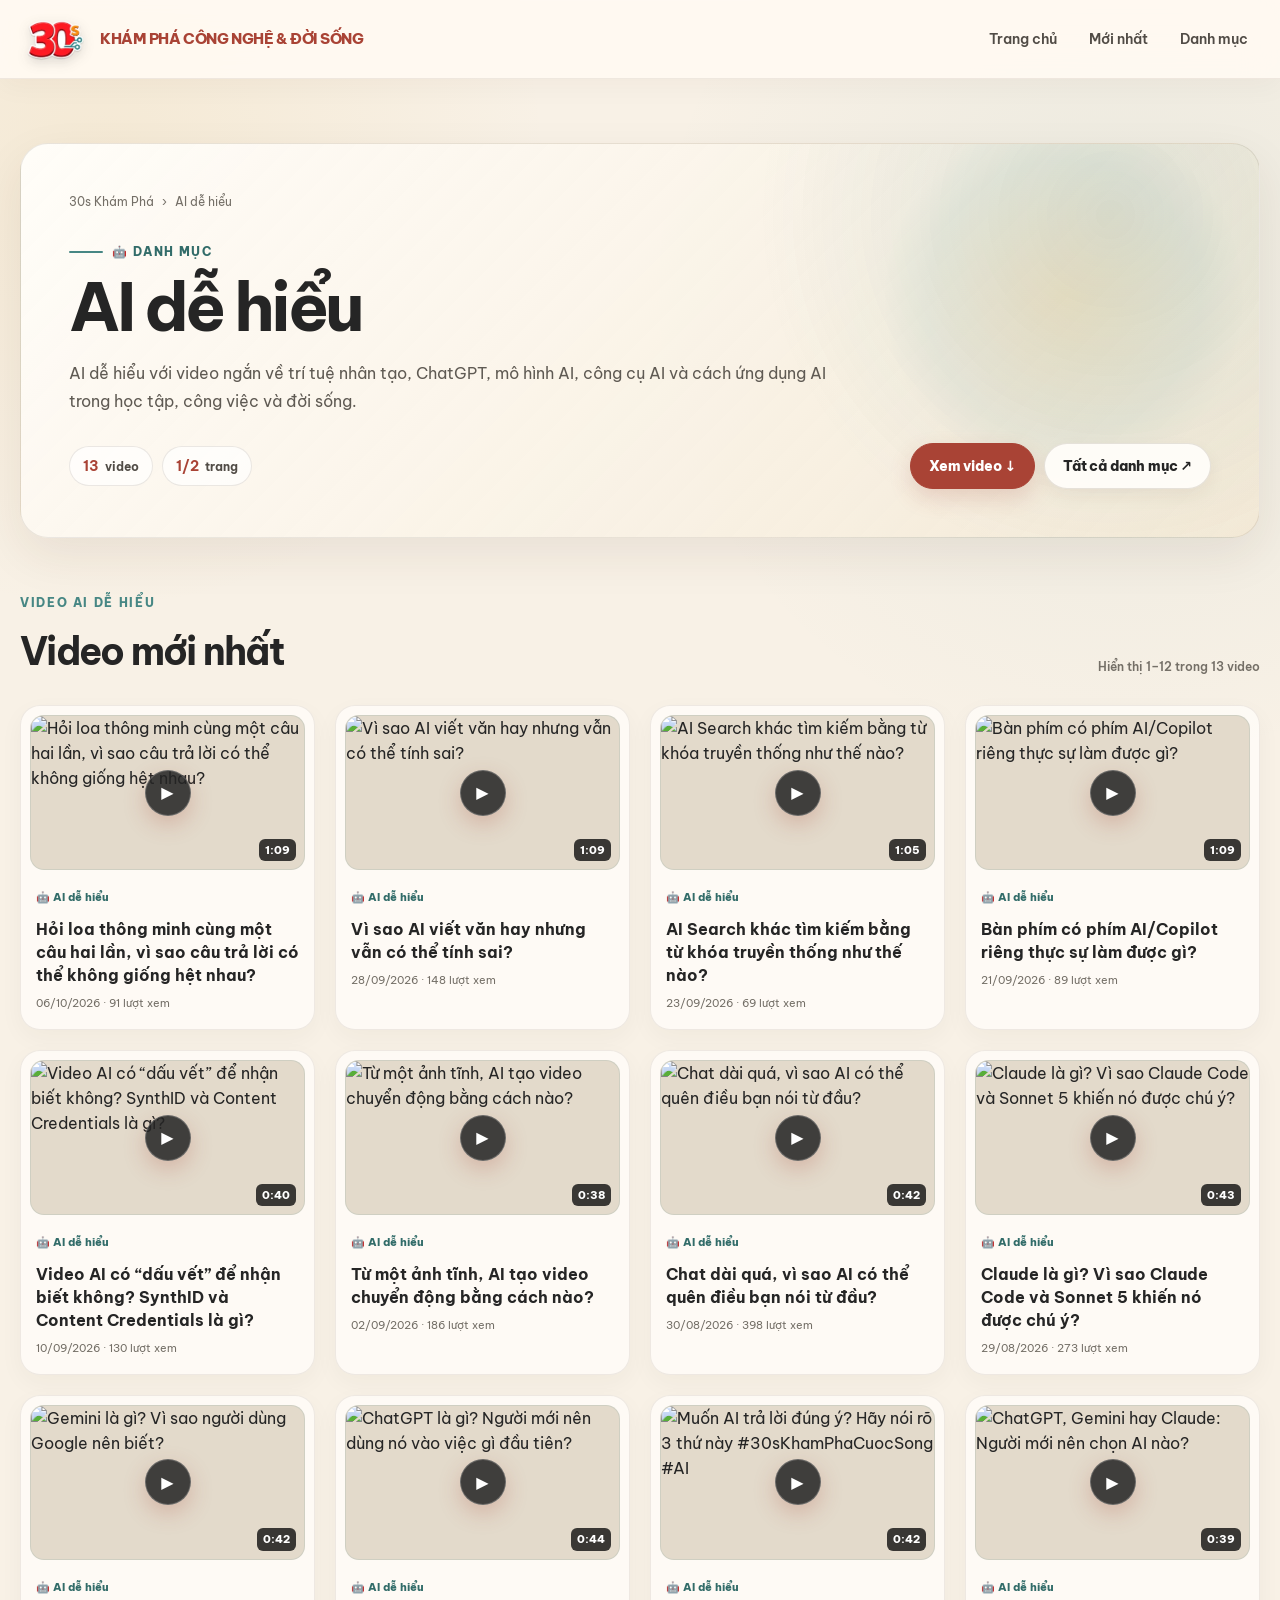
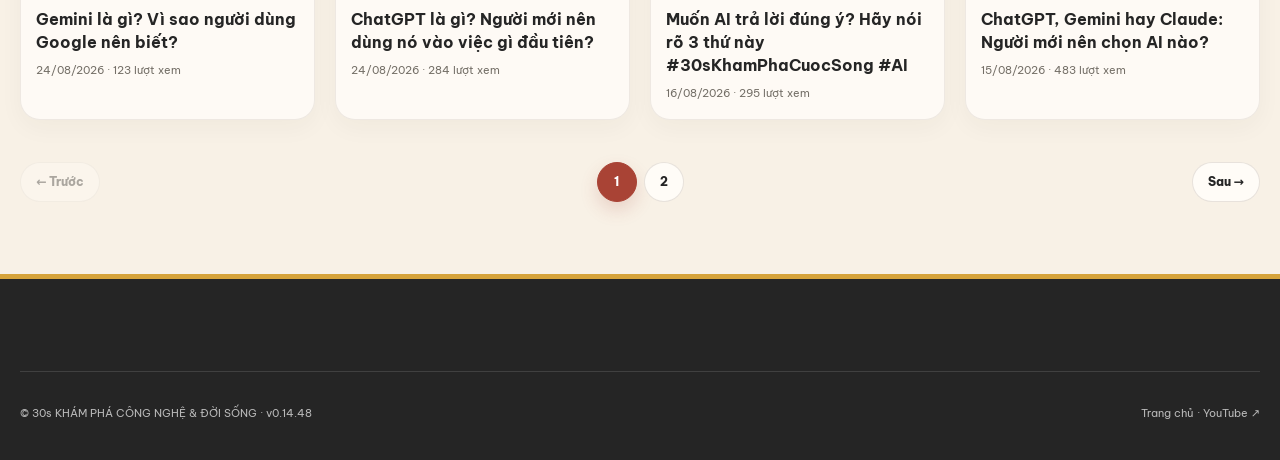
==== danh-muc/ai-de-hieu/index.html @ 91d191a4 "Deploy 30s Khám Phá v0.14.48" ====
<!doctype html>
<html lang="vi">
<head>
  <meta charset="utf-8">
  <meta name="viewport" content="width=device-width, initial-scale=1">
  <meta name="theme-color" content="#A94335">
  <meta name="color-scheme" content="light">
  <meta name="robots" content="index,follow,max-image-preview:large,max-snippet:-1,max-video-preview:-1">
  <meta name="description" content="AI dễ hiểu với video ngắn về trí tuệ nhân tạo, ChatGPT, mô hình AI, công cụ AI và cách ứng dụng AI trong học tập, công việc và đời sống.">
  <link rel="canonical" href="https://30skhampha.io.vn/danh-muc/ai-de-hieu/">
  <link rel="next" href="https://30skhampha.io.vn/danh-muc/ai-de-hieu/trang/2/">
  <meta property="og:type" content="website">
  <meta property="og:locale" content="vi_VN">
  <meta property="og:site_name" content="30s KHÁM PHÁ CÔNG NGHỆ &amp; ĐỜI SỐNG">
  <meta property="og:title" content="AI dễ hiểu | 30s Khám Phá">
  <meta property="og:description" content="AI dễ hiểu với video ngắn về trí tuệ nhân tạo, ChatGPT, mô hình AI, công cụ AI và cách ứng dụng AI trong học tập, công việc và đời sống.">
  <meta property="og:url" content="https://30skhampha.io.vn/danh-muc/ai-de-hieu/">
  <meta property="og:image" content="https://i.ytimg.com/vi/Vge44bJHjBs/maxresdefault.jpg">
  <meta property="og:image:alt" content="AI dễ hiểu">
  <meta name="twitter:card" content="summary_large_image">
  <meta name="twitter:title" content="AI dễ hiểu | 30s Khám Phá">
  <meta name="twitter:description" content="AI dễ hiểu với video ngắn về trí tuệ nhân tạo, ChatGPT, mô hình AI, công cụ AI và cách ứng dụng AI trong học tập, công việc và đời sống.">
  <meta name="twitter:image" content="https://i.ytimg.com/vi/Vge44bJHjBs/maxresdefault.jpg">
  <title>AI dễ hiểu | 30s Khám Phá</title>
  <link rel="icon" href="/assets/brand/brand-mark-web.webp" type="image/webp">
  <link rel="preconnect" href="https://fonts.googleapis.com">
  <link rel="preconnect" href="https://fonts.gstatic.com" crossorigin>
  <link href="https://fonts.googleapis.com/css2?family=Be+Vietnam+Pro:wght@400;500;600;700;800&display=swap" rel="stylesheet">
  <link rel="preconnect" href="https://i.ytimg.com">
  <link rel="stylesheet" href="/assets/css/site.min.css?v=0.14.48">
  <script type="application/ld+json">{"@context":"https://schema.org","@graph":[{"@type":"CollectionPage","@id":"https://30skhampha.io.vn/danh-muc/ai-de-hieu/#webpage","url":"https://30skhampha.io.vn/danh-muc/ai-de-hieu/","name":"AI dễ hiểu | 30s Khám Phá","description":"AI dễ hiểu với video ngắn về trí tuệ nhân tạo, ChatGPT, mô hình AI, công cụ AI và cách ứng dụng AI trong học tập, công việc và đời sống.","inLanguage":"vi-VN","isPartOf":{"@id":"https://30skhampha.io.vn/#website"},"breadcrumb":{"@id":"https://30skhampha.io.vn/danh-muc/ai-de-hieu/#breadcrumb"},"mainEntity":{"@id":"https://30skhampha.io.vn/danh-muc/ai-de-hieu/#itemlist"}},{"@type":"BreadcrumbList","@id":"https://30skhampha.io.vn/danh-muc/ai-de-hieu/#breadcrumb","itemListElement":[{"@type":"ListItem","position":1,"name":"30s Khám Phá","item":"https://30skhampha.io.vn/"},{"@type":"ListItem","position":2,"name":"AI dễ hiểu","item":"https://30skhampha.io.vn/danh-muc/ai-de-hieu/"}]},{"@type":"ItemList","@id":"https://30skhampha.io.vn/danh-muc/ai-de-hieu/#itemlist","name":"Video AI dễ hiểu","numberOfItems":12,"itemListElement":[{"@type":"ListItem","position":1,"name":"Hỏi loa thông minh cùng một câu hai lần, vì sao câu trả lời có thể không giống hệt nhau?","url":"https://www.youtube.com/watch?v=Vge44bJHjBs"},{"@type":"ListItem","position":2,"name":"Vì sao AI viết văn hay nhưng vẫn có thể tính sai?","url":"https://www.youtube.com/watch?v=XNuuTPkUJYQ"},{"@type":"ListItem","position":3,"name":"AI Search khác tìm kiếm bằng từ khóa truyền thống như thế nào?","url":"https://www.youtube.com/watch?v=GqVPDAyLH7o"},{"@type":"ListItem","position":4,"name":"Bàn phím có phím AI/Copilot riêng thực sự làm được gì?","url":"https://www.youtube.com/watch?v=VowNZPClkvM"},{"@type":"ListItem","position":5,"name":"Video AI có “dấu vết” để nhận biết không? SynthID và Content Credentials là gì?","url":"https://www.youtube.com/watch?v=9vDjInvS2h4"},{"@type":"ListItem","position":6,"name":"Từ một ảnh tĩnh, AI tạo video chuyển động bằng cách nào?","url":"https://www.youtube.com/watch?v=qTlBlIJ044g"},{"@type":"ListItem","position":7,"name":"Chat dài quá, vì sao AI có thể quên điều bạn nói từ đầu?","url":"https://www.youtube.com/watch?v=RHA0wrORS2Q"},{"@type":"ListItem","position":8,"name":"Claude là gì? Vì sao Claude Code và Sonnet 5 khiến nó được chú ý?","url":"https://www.youtube.com/watch?v=tFaEThQdkPM"},{"@type":"ListItem","position":9,"name":"Gemini là gì? Vì sao người dùng Google nên biết?","url":"https://www.youtube.com/watch?v=hMAHHUJcSfI"},{"@type":"ListItem","position":10,"name":"ChatGPT là gì? Người mới nên dùng nó vào việc gì đầu tiên?","url":"https://www.youtube.com/watch?v=FzAFh0Wu7OI"},{"@type":"ListItem","position":11,"name":"Muốn AI trả lời đúng ý? Hãy nói rõ 3 thứ này #30sKhamPhaCuocSong #AI","url":"https://www.youtube.com/watch?v=mYnXIiFrL_4"},{"@type":"ListItem","position":12,"name":"ChatGPT, Gemini hay Claude: Người mới nên chọn AI nào?","url":"https://www.youtube.com/watch?v=P2yZ_ZUlY5w"}]}]}</script>
</head>
<body>
  <a class="skip-link" href="#content">Bỏ qua đến nội dung</a>
  <header class="site-header" id="top">
    <div class="container header-inner">
      <a class="brand" href="/" aria-label="30s KHÁM PHÁ CÔNG NGHỆ & ĐỜI SỐNG - Trang chủ"><span class="brand-text"><strong>KHÁM PHÁ CÔNG NGHỆ &amp; ĐỜI SỐNG</strong></span></a>
      <nav class="header-nav" aria-label="Điều hướng chính"><a href="/">Trang chủ</a><a href="/#latest">Mới nhất</a><a href="/#categories">Danh mục</a></nav>
    </div>
  </header>

  <main id="content">
    <section class="category-hero">
      <div class="container">
        <div class="category-hero-card">
          <nav class="category-page-breadcrumb" aria-label="Breadcrumb">
            <a href="/">30s Khám Phá</a><span>›</span>
            <span>AI dễ hiểu</span>
          </nav>
          <div class="category-kicker">🤖 Danh mục</div>
          <h1>AI dễ hiểu</h1>
          <p class="category-hero-description">AI dễ hiểu với video ngắn về trí tuệ nhân tạo, ChatGPT, mô hình AI, công cụ AI và cách ứng dụng AI trong học tập, công việc và đời sống.</p>
          <div class="category-hero-footer">
            <div class="category-stats">
              <span class="category-stat"><strong>13</strong> video</span>
              <span class="category-stat"><strong>1/2</strong> trang</span>
            </div>
            <div class="category-hero-actions">
              <a class="btn btn-primary" href="#videos">Xem video ↓</a>
              <a class="btn btn-secondary" href="/#categories">Tất cả danh mục ↗</a>
            </div>
          </div>
        </div>
      </div>
    </section>

    <section class="container category-listing" id="videos">
      <div class="category-listing-head">
        <div>
          <p class="eyebrow">VIDEO AI DỄ HIỂU</p>
          <h2>Video mới nhất</h2>
        </div>
        <p class="category-page-summary">Hiển thị 1–12 trong 13 video</p>
      </div>
      <div class="video-grid"><a class="video-card category-page-card" href="https://www.youtube.com/watch?v=Vge44bJHjBs" target="_blank" rel="noopener" data-video-id="Vge44bJHjBs" data-video-title="Hỏi loa thông minh cùng một câu hai lần, vì sao câu trả lời có thể không giống hệt nhau?" data-video-category="🤖 AI dễ hiểu" data-video-url="https://www.youtube.com/watch?v=Vge44bJHjBs">
    <div class="video-thumb"><img src="https://i.ytimg.com/vi/Vge44bJHjBs/maxresdefault.jpg" alt="Hỏi loa thông minh cùng một câu hai lần, vì sao câu trả lời có thể không giống hệt nhau?" loading="lazy" decoding="async"><span class="play-button">▶</span><span class="duration">1:09</span></div>
    <div class="video-copy">
      <span class="video-category">🤖 AI dễ hiểu</span>
      <h2>Hỏi loa thông minh cùng một câu hai lần, vì sao câu trả lời có thể không giống hệt nhau?</h2>
      <div class="meta-row"><span>06/10/2026 · 91 lượt xem</span></div>
    </div>
  </a>
<a class="video-card category-page-card" href="https://www.youtube.com/watch?v=XNuuTPkUJYQ" target="_blank" rel="noopener" data-video-id="XNuuTPkUJYQ" data-video-title="Vì sao AI viết văn hay nhưng vẫn có thể tính sai?" data-video-category="🤖 AI dễ hiểu" data-video-url="https://www.youtube.com/watch?v=XNuuTPkUJYQ">
    <div class="video-thumb"><img src="https://i.ytimg.com/vi/XNuuTPkUJYQ/maxresdefault.jpg" alt="Vì sao AI viết văn hay nhưng vẫn có thể tính sai?" loading="lazy" decoding="async"><span class="play-button">▶</span><span class="duration">1:09</span></div>
    <div class="video-copy">
      <span class="video-category">🤖 AI dễ hiểu</span>
      <h2>Vì sao AI viết văn hay nhưng vẫn có thể tính sai?</h2>
      <div class="meta-row"><span>28/09/2026 · 148 lượt xem</span></div>
    </div>
  </a>
<a class="video-card category-page-card" href="https://www.youtube.com/watch?v=GqVPDAyLH7o" target="_blank" rel="noopener" data-video-id="GqVPDAyLH7o" data-video-title="AI Search khác tìm kiếm bằng từ khóa truyền thống như thế nào?" data-video-category="🤖 AI dễ hiểu" data-video-url="https://www.youtube.com/watch?v=GqVPDAyLH7o">
    <div class="video-thumb"><img src="https://i.ytimg.com/vi/GqVPDAyLH7o/maxresdefault.jpg" alt="AI Search khác tìm kiếm bằng từ khóa truyền thống như thế nào?" loading="lazy" decoding="async"><span class="play-button">▶</span><span class="duration">1:05</span></div>
    <div class="video-copy">
      <span class="video-category">🤖 AI dễ hiểu</span>
      <h2>AI Search khác tìm kiếm bằng từ khóa truyền thống như thế nào?</h2>
      <div class="meta-row"><span>23/09/2026 · 69 lượt xem</span></div>
    </div>
  </a>
<a class="video-card category-page-card" href="https://www.youtube.com/watch?v=VowNZPClkvM" target="_blank" rel="noopener" data-video-id="VowNZPClkvM" data-video-title="Bàn phím có phím AI/Copilot riêng thực sự làm được gì?" data-video-category="🤖 AI dễ hiểu" data-video-url="https://www.youtube.com/watch?v=VowNZPClkvM">
    <div class="video-thumb"><img src="https://i.ytimg.com/vi/VowNZPClkvM/maxresdefault.jpg" alt="Bàn phím có phím AI/Copilot riêng thực sự làm được gì?" loading="lazy" decoding="async"><span class="play-button">▶</span><span class="duration">1:09</span></div>
    <div class="video-copy">
      <span class="video-category">🤖 AI dễ hiểu</span>
      <h2>Bàn phím có phím AI/Copilot riêng thực sự làm được gì?</h2>
      <div class="meta-row"><span>21/09/2026 · 89 lượt xem</span></div>
    </div>
  </a>
<a class="video-card category-page-card" href="https://www.youtube.com/watch?v=9vDjInvS2h4" target="_blank" rel="noopener" data-video-id="9vDjInvS2h4" data-video-title="Video AI có “dấu vết” để nhận biết không? SynthID và Content Credentials là gì?" data-video-category="🤖 AI dễ hiểu" data-video-url="https://www.youtube.com/watch?v=9vDjInvS2h4">
    <div class="video-thumb"><img src="https://i.ytimg.com/vi/9vDjInvS2h4/maxresdefault.jpg" alt="Video AI có “dấu vết” để nhận biết không? SynthID và Content Credentials là gì?" loading="lazy" decoding="async"><span class="play-button">▶</span><span class="duration">0:40</span></div>
    <div class="video-copy">
      <span class="video-category">🤖 AI dễ hiểu</span>
      <h2>Video AI có “dấu vết” để nhận biết không? SynthID và Content Credentials là gì?</h2>
      <div class="meta-row"><span>10/09/2026 · 130 lượt xem</span></div>
    </div>
  </a>
<a class="video-card category-page-card" href="https://www.youtube.com/watch?v=qTlBlIJ044g" target="_blank" rel="noopener" data-video-id="qTlBlIJ044g" data-video-title="Từ một ảnh tĩnh, AI tạo video chuyển động bằng cách nào?" data-video-category="🤖 AI dễ hiểu" data-video-url="https://www.youtube.com/watch?v=qTlBlIJ044g">
    <div class="video-thumb"><img src="https://i.ytimg.com/vi/qTlBlIJ044g/maxresdefault.jpg" alt="Từ một ảnh tĩnh, AI tạo video chuyển động bằng cách nào?" loading="lazy" decoding="async"><span class="play-button">▶</span><span class="duration">0:38</span></div>
    <div class="video-copy">
      <span class="video-category">🤖 AI dễ hiểu</span>
      <h2>Từ một ảnh tĩnh, AI tạo video chuyển động bằng cách nào?</h2>
      <div class="meta-row"><span>02/09/2026 · 186 lượt xem</span></div>
    </div>
  </a>
<a class="video-card category-page-card" href="https://www.youtube.com/watch?v=RHA0wrORS2Q" target="_blank" rel="noopener" data-video-id="RHA0wrORS2Q" data-video-title="Chat dài quá, vì sao AI có thể quên điều bạn nói từ đầu?" data-video-category="🤖 AI dễ hiểu" data-video-url="https://www.youtube.com/watch?v=RHA0wrORS2Q">
    <div class="video-thumb"><img src="https://i.ytimg.com/vi/RHA0wrORS2Q/maxresdefault.jpg" alt="Chat dài quá, vì sao AI có thể quên điều bạn nói từ đầu?" loading="lazy" decoding="async"><span class="play-button">▶</span><span class="duration">0:42</span></div>
    <div class="video-copy">
      <span class="video-category">🤖 AI dễ hiểu</span>
      <h2>Chat dài quá, vì sao AI có thể quên điều bạn nói từ đầu?</h2>
      <div class="meta-row"><span>30/08/2026 · 398 lượt xem</span></div>
    </div>
  </a>
<a class="video-card category-page-card" href="https://www.youtube.com/watch?v=tFaEThQdkPM" target="_blank" rel="noopener" data-video-id="tFaEThQdkPM" data-video-title="Claude là gì? Vì sao Claude Code và Sonnet 5 khiến nó được chú ý?" data-video-category="🤖 AI dễ hiểu" data-video-url="https://www.youtube.com/watch?v=tFaEThQdkPM">
    <div class="video-thumb"><img src="https://i.ytimg.com/vi/tFaEThQdkPM/maxresdefault.jpg" alt="Claude là gì? Vì sao Claude Code và Sonnet 5 khiến nó được chú ý?" loading="lazy" decoding="async"><span class="play-button">▶</span><span class="duration">0:43</span></div>
    <div class="video-copy">
      <span class="video-category">🤖 AI dễ hiểu</span>
      <h2>Claude là gì? Vì sao Claude Code và Sonnet 5 khiến nó được chú ý?</h2>
      <div class="meta-row"><span>29/08/2026 · 273 lượt xem</span></div>
    </div>
  </a>
<a class="video-card category-page-card" href="https://www.youtube.com/watch?v=hMAHHUJcSfI" target="_blank" rel="noopener" data-video-id="hMAHHUJcSfI" data-video-title="Gemini là gì? Vì sao người dùng Google nên biết?" data-video-category="🤖 AI dễ hiểu" data-video-url="https://www.youtube.com/watch?v=hMAHHUJcSfI">
    <div class="video-thumb"><img src="https://i.ytimg.com/vi/hMAHHUJcSfI/maxresdefault.jpg" alt="Gemini là gì? Vì sao người dùng Google nên biết?" loading="lazy" decoding="async"><span class="play-button">▶</span><span class="duration">0:42</span></div>
    <div class="video-copy">
      <span class="video-category">🤖 AI dễ hiểu</span>
      <h2>Gemini là gì? Vì sao người dùng Google nên biết?</h2>
      <div class="meta-row"><span>24/08/2026 · 123 lượt xem</span></div>
    </div>
  </a>
<a class="video-card category-page-card" href="https://www.youtube.com/watch?v=FzAFh0Wu7OI" target="_blank" rel="noopener" data-video-id="FzAFh0Wu7OI" data-video-title="ChatGPT là gì? Người mới nên dùng nó vào việc gì đầu tiên?" data-video-category="🤖 AI dễ hiểu" data-video-url="https://www.youtube.com/watch?v=FzAFh0Wu7OI">
    <div class="video-thumb"><img src="https://i.ytimg.com/vi/FzAFh0Wu7OI/maxresdefault.jpg" alt="ChatGPT là gì? Người mới nên dùng nó vào việc gì đầu tiên?" loading="lazy" decoding="async"><span class="play-button">▶</span><span class="duration">0:44</span></div>
    <div class="video-copy">
      <span class="video-category">🤖 AI dễ hiểu</span>
      <h2>ChatGPT là gì? Người mới nên dùng nó vào việc gì đầu tiên?</h2>
      <div class="meta-row"><span>24/08/2026 · 284 lượt xem</span></div>
    </div>
  </a>
<a class="video-card category-page-card" href="https://www.youtube.com/watch?v=mYnXIiFrL_4" target="_blank" rel="noopener" data-video-id="mYnXIiFrL_4" data-video-title="Muốn AI trả lời đúng ý? Hãy nói rõ 3 thứ này #30sKhamPhaCuocSong #AI" data-video-category="🤖 AI dễ hiểu" data-video-url="https://www.youtube.com/watch?v=mYnXIiFrL_4">
    <div class="video-thumb"><img src="https://i.ytimg.com/vi/mYnXIiFrL_4/maxresdefault.jpg" alt="Muốn AI trả lời đúng ý? Hãy nói rõ 3 thứ này #30sKhamPhaCuocSong #AI" loading="lazy" decoding="async"><span class="play-button">▶</span><span class="duration">0:42</span></div>
    <div class="video-copy">
      <span class="video-category">🤖 AI dễ hiểu</span>
      <h2>Muốn AI trả lời đúng ý? Hãy nói rõ 3 thứ này #30sKhamPhaCuocSong #AI</h2>
      <div class="meta-row"><span>16/08/2026 · 295 lượt xem</span></div>
    </div>
  </a>
<a class="video-card category-page-card" href="https://www.youtube.com/watch?v=P2yZ_ZUlY5w" target="_blank" rel="noopener" data-video-id="P2yZ_ZUlY5w" data-video-title="ChatGPT, Gemini hay Claude: Người mới nên chọn AI nào?" data-video-category="🤖 AI dễ hiểu" data-video-url="https://www.youtube.com/watch?v=P2yZ_ZUlY5w">
    <div class="video-thumb"><img src="https://i.ytimg.com/vi/P2yZ_ZUlY5w/maxresdefault.jpg" alt="ChatGPT, Gemini hay Claude: Người mới nên chọn AI nào?" loading="lazy" decoding="async"><span class="play-button">▶</span><span class="duration">0:39</span></div>
    <div class="video-copy">
      <span class="video-category">🤖 AI dễ hiểu</span>
      <h2>ChatGPT, Gemini hay Claude: Người mới nên chọn AI nào?</h2>
      <div class="meta-row"><span>15/08/2026 · 483 lượt xem</span></div>
    </div>
  </a></div>
      <nav class="category-pagination" aria-label="Phân trang">
    <span class="page-nav page-prev is-disabled" aria-disabled="true">← Trước</span>
    <div class="page-numbers"><span class="page-number is-current" aria-current="page">1</span><a class="page-number" href="/danh-muc/ai-de-hieu/trang/2/">2</a></div>
    <a class="page-nav page-next" href="/danh-muc/ai-de-hieu/trang/2/" rel="next">Sau →</a>
  </nav>
    </section>
  </main>

  <footer class="site-footer">
    <div class="container footer-bottom"><p>© 30s KHÁM PHÁ CÔNG NGHỆ &amp; ĐỜI SỐNG · v0.14.48</p><p><a href="/">Trang chủ</a> · <a href="https://www.youtube.com/@30sKhamPhaCuocSong" target="_blank" rel="noopener">YouTube ↗</a></p></div>
  </footer>

  <dialog class="video-modal" id="videoModal"><div class="modal-card"><button class="modal-close" id="modalClose" type="button" aria-label="Đóng">×</button><div class="player-wrap" id="playerWrap"></div><div class="modal-info"><div><span class="modal-category" id="modalCategory"></span><h3 id="modalTitle"></h3></div><div class="modal-actions"><button class="share-btn" id="shareVideo" type="button">Chia sẻ</button><a id="modalYoutubeLink" target="_blank" rel="noopener">YouTube ↗</a></div></div><aside class="video-affiliate" id="modalAffiliate" hidden aria-label="Sản phẩm liên quan"></aside></div></dialog>
  <div class="toast" id="toast" role="status" aria-live="polite"></div>
  <script type="module" src="/assets/js/category-page.min.js?v=0.14.48"></script>
</body>
</html>
---- assets/css/site.min.css ----
:root{--cream: #f4e8d3;--cream-soft: #fbf6ed;--red: #a94335;--red-dark: #87352b;--charcoal: #252525;--mustard: #d6a33a;--teal: #478784;--teal-dark: #326c69;--muted: #746f67;--line: rgba(37, 37, 37, .12);--white: #fffdfa;--shadow-sm: 0 10px 30px rgba(68, 50, 34, .08);--shadow-md: 0 18px 50px rgba(68, 50, 34, .13);--radius-sm: 12px;--radius-md: 18px;--radius-lg: 28px;--container: 1240px;--header-h: 78px}*{box-sizing:border-box}html{scroll-behavior:smooth}body{margin:0;font-family:Be Vietnam Pro,system-ui,-apple-system,BlinkMacSystemFont,Segoe UI,sans-serif;color:var(--charcoal);background:radial-gradient(circle at 8% 2%,rgba(214,163,58,.12),transparent 30rem),radial-gradient(circle at 92% 18%,rgba(71,135,132,.1),transparent 28rem),var(--cream-soft);line-height:1.55}body.modal-open{overflow:hidden}a{color:inherit;text-decoration:none}button,input{font:inherit}button{color:inherit}img{max-width:100%;display:block}.container{width:min(calc(100% - 32px),var(--container));margin-inline:auto}.skip-link{position:fixed;left:12px;top:-100px;z-index:1000;background:var(--charcoal);color:#fff;padding:10px 14px;border-radius:8px}.skip-link:focus{top:12px}.site-header{position:sticky;top:0;z-index:100;background:#fbf6ede0;border-bottom:1px solid rgba(37,37,37,.08);backdrop-filter:blur(16px)}.header-inner{height:var(--header-h);display:flex;align-items:center;gap:28px}.brand{display:inline-flex;align-items:center;gap:10px;flex:0 0 auto}.brand-icon{width:52px;height:52px;object-fit:contain;filter:drop-shadow(0 5px 8px rgba(68,50,34,.12))}.brand-text{display:flex;align-items:baseline;gap:7px;font-weight:800;letter-spacing:-.04em;white-space:nowrap}.brand-text b{color:var(--red);font-size:1.55rem}.brand-text strong{font-size:1.05rem}.header-nav{display:flex;gap:24px;margin-left:auto}.header-nav a{color:#4f4a44;font-size:.9rem;font-weight:600}.header-nav a:hover{color:var(--red)}.header-actions{display:flex;gap:8px;align-items:center}.icon-btn,.view-toggle,.share-btn{border:1px solid var(--line);background:#ffffffa6;cursor:pointer}.icon-btn{width:42px;height:42px;border-radius:50%;display:grid;place-items:center;font-size:1.2rem}.icon-btn:hover{background:#fff;border-color:#25252533}.menu-toggle{display:none}.btn{display:inline-flex;align-items:center;justify-content:center;min-height:46px;padding:0 18px;border-radius:999px;font-weight:700;font-size:.9rem;transition:.2s ease;border:1px solid transparent}.btn-primary{background:var(--red);color:#fff;box-shadow:0 9px 22px #a9433538}.btn-primary:hover{background:var(--red-dark)}.btn-secondary{background:#ffffffb8;border-color:var(--line)}.btn-secondary:hover{background:#fff}.btn-youtube{background:var(--charcoal);color:#fff}.btn-youtube:hover{background:#111}.search-panel{padding:0 0 18px}.search-panel label{display:block;font-size:.75rem;font-weight:700;margin-bottom:6px;color:var(--muted)}.search-box{display:grid;grid-template-columns:auto 1fr auto;align-items:center;gap:10px;background:#fff;border:1px solid var(--line);border-radius:16px;padding:0 14px;box-shadow:var(--shadow-sm)}.search-box input{border:0;outline:0;min-height:52px;width:100%;background:transparent}.search-box button{border:0;background:none;cursor:pointer;font-size:1.3rem}.search-panel small{display:block;color:var(--muted);margin-top:8px}.mobile-nav{border-top:1px solid var(--line);padding:10px 16px 18px}.mobile-nav a{display:block;padding:12px 0;font-weight:600}.hero{display:grid;grid-template-columns:minmax(0,.9fr) minmax(460px,1.1fr);gap:70px;align-items:center;min-height:600px;padding-block:70px}.status-row{display:flex;align-items:center;gap:10px;flex-wrap:wrap}.eyebrow{color:var(--teal-dark);font-size:.73rem;font-weight:800;letter-spacing:.14em;margin:0 0 10px}.status-row .eyebrow{margin:0}.mode-pill{font-size:.68rem;font-weight:800;padding:5px 9px;border-radius:999px;background:#d6a33a29;color:#7c5c18;border:1px solid rgba(214,163,58,.26)}.mode-pill.live{background:#47878426;color:var(--teal-dark);border-color:#47878440}.hero h1{font-size:clamp(2.8rem,5vw,5.3rem);line-height:.98;letter-spacing:-.055em;margin:18px 0 22px;max-width:760px}.hero h1 em{display:block;color:var(--red);font-style:normal}.hero-text{max-width:620px;font-size:1.05rem;color:#5d5750;margin:0}.hero-actions{display:flex;gap:10px;margin-top:28px;flex-wrap:wrap}.hero-meta{display:flex;align-items:center;gap:9px;flex-wrap:wrap;margin-top:26px;color:var(--muted);font-size:.78rem}.hero-meta b{color:var(--charcoal)}.dot{opacity:.45}.featured-shell{position:relative}.featured-label{position:absolute;z-index:2;left:-16px;top:20px;background:var(--mustard);padding:7px 12px;font-size:.72rem;font-weight:800;border-radius:8px 8px 8px 2px;transform:rotate(-2deg);box-shadow:var(--shadow-sm)}.featured-card{aspect-ratio:16 / 10;border-radius:var(--radius-lg);overflow:hidden;position:relative;background:#e7dfd1;box-shadow:var(--shadow-md);border:1px solid rgba(37,37,37,.09)}.featured-card:after{content:"";position:absolute;inset:0;pointer-events:none;box-shadow:inset 0 0 0 1px #ffffff40;border-radius:inherit}.featured-card .video-thumb{height:100%}.featured-card .video-copy{position:absolute;left:0;right:0;bottom:0;padding:70px 24px 22px;background:linear-gradient(transparent,#141414e0);color:#fff}.featured-card .video-copy h3{font-size:1.4rem;max-width:82%;margin:7px 0 0}.featured-card .meta-row{color:#ffffffb8}.category-bar{position:sticky;top:var(--header-h);z-index:50;border-block:1px solid var(--line);background:#f4e8d3e3;backdrop-filter:blur(14px)}.category-inner{min-height:66px;display:flex;align-items:center;gap:18px}.category-caption{flex:0 0 auto;font-size:.78rem;font-weight:700;color:var(--muted)}.chips{display:flex;gap:8px;overflow-x:auto;scrollbar-width:none;padding-block:9px}.chips::-webkit-scrollbar{display:none}.chip{border:1px solid rgba(37,37,37,.12);border-radius:999px;background:#ffffff9e;padding:8px 12px;cursor:pointer;white-space:nowrap;font-size:.78rem;font-weight:700;transition:.2s}.chip:hover,.chip.active{background:var(--charcoal);color:#fff;border-color:var(--charcoal)}.section{padding-block:74px 30px}.section-head{display:flex;justify-content:space-between;align-items:end;gap:20px;margin-bottom:24px}.section-head h2{margin:2px 0 0;font-size:clamp(1.8rem,3vw,2.7rem);letter-spacing:-.04em}.section-tools{display:flex;align-items:center;gap:8px}.sync-status{font-size:.72rem;color:var(--muted);margin-right:6px}.view-toggle{width:36px;height:36px;border-radius:10px}.view-toggle.active{background:var(--charcoal);color:#fff}.active-filter{display:flex;justify-content:space-between;align-items:center;gap:10px;margin:-6px 0 20px;padding:10px 13px;border-radius:12px;background:#4787841c;color:var(--teal-dark);font-size:.78rem;font-weight:700}.active-filter button{border:0;background:transparent;color:inherit;cursor:pointer;font-weight:800}.video-grid{display:grid;grid-template-columns:repeat(4,1fr);gap:22px}.video-grid.list-view{grid-template-columns:1fr}.video-card{min-width:0;cursor:pointer}.video-card:focus-visible{outline:3px solid rgba(71,135,132,.35);outline-offset:5px;border-radius:var(--radius-md)}.video-thumb{position:relative;aspect-ratio:16 / 9;overflow:hidden;border-radius:var(--radius-md);background:#e3dacb;box-shadow:0 8px 24px #44322214}.video-thumb img{width:100%;height:100%;object-fit:cover;transition:transform .32s ease}.video-card:hover .video-thumb img{transform:scale(1.025)}.demo-thumb{width:100%;height:100%;display:grid;place-items:center;position:relative;overflow:hidden;background:linear-gradient(135deg,var(--cream),#fff 42%,rgba(71,135,132,.13))}.demo-thumb:before{content:"";position:absolute;width:66%;height:130%;border-radius:50%;background:#a943351a;transform:rotate(24deg);left:-18%;top:-30%}.demo-thumb span{position:relative;font-size:3.1rem;filter:drop-shadow(0 4px 6px rgba(37,37,37,.12))}.play-button{position:absolute;inset:50% auto auto 50%;transform:translate(-50%,-50%);width:48px;height:48px;display:grid;place-items:center;border-radius:50%;background:#252525db;color:#fff;box-shadow:0 8px 22px #0003;transition:.2s}.video-card:hover .play-button{transform:translate(-50%,-50%) scale(1.08);background:var(--red)}.duration,.demo-badge{position:absolute;font-size:.66rem;font-weight:800;border-radius:6px}.duration{right:8px;bottom:8px;color:#fff;background:#141414d1;padding:3px 6px}.demo-badge{left:8px;top:8px;background:var(--mustard);color:var(--charcoal);padding:4px 7px}.video-copy{padding:13px 3px 0}.video-copy h3{font-size:.96rem;line-height:1.42;margin:6px 0 0;letter-spacing:-.02em;display:-webkit-box;-webkit-line-clamp:2;-webkit-box-orient:vertical;overflow:hidden}.video-category{color:var(--teal-dark);font-size:.69rem;font-weight:800}.meta-row{display:flex;align-items:center;gap:7px;margin-top:8px;color:var(--muted);font-size:.68rem}.video-grid.list-view .video-card{display:grid;grid-template-columns:280px 1fr;gap:18px;align-items:center;border-bottom:1px solid var(--line);padding-bottom:18px}.video-grid.list-view .video-copy{padding-top:0}.video-grid.list-view .video-copy h3{font-size:1.1rem;-webkit-line-clamp:3}.category-section{padding-block:60px 10px}.category-section:nth-child(2n){background:#f4e8d361;border-block:1px solid rgba(37,37,37,.055)}.category-section .container{padding-block:10px 38px}.section-link{font-size:.78rem;font-weight:800;color:var(--teal-dark)}.affiliate-slot{padding-block:36px 10px}.affiliate-banner{display:grid;grid-template-columns:1fr auto;gap:30px;align-items:center;border:1px solid rgba(37,37,37,.09);border-radius:var(--radius-lg);padding:28px 32px;background:linear-gradient(110deg,#fff,#fff6e9);box-shadow:var(--shadow-sm)}.affiliate-banner .ad-label,.ad-label{font-size:.66rem;color:var(--muted);text-transform:uppercase;letter-spacing:.1em}.affiliate-banner h3{margin:6px 0 4px;font-size:1.5rem}.affiliate-banner p{margin:0;color:var(--muted)}.affiliate-products{display:grid;grid-template-columns:repeat(4,1fr);gap:18px}.product-card{background:#fff;border:1px solid var(--line);border-radius:var(--radius-md);overflow:hidden;padding:14px}.product-card img{aspect-ratio:1/1;object-fit:cover;border-radius:12px;background:#f3eee7}.product-card h3{font-size:.9rem;margin:10px 0 6px}.product-card strong{color:var(--red)}.subscribe-section{padding-block:90px}.subscribe-card{display:flex;justify-content:space-between;align-items:center;gap:30px;border-radius:var(--radius-lg);padding:48px;background:var(--charcoal);color:#fff;position:relative;overflow:hidden}.subscribe-card:after{content:"30s";position:absolute;right:22%;top:-50%;font-size:15rem;font-weight:800;color:#ffffff09;transform:rotate(-8deg);pointer-events:none}.subscribe-card>*{position:relative;z-index:1}.subscribe-card .eyebrow{color:#b9ddd9}.subscribe-card h2{margin:5px 0 8px;font-size:clamp(1.8rem,3vw,3rem);letter-spacing:-.045em}.subscribe-card p{margin:0;color:#ffffffad}.subscribe-card .btn-youtube{background:var(--red);flex:0 0 auto}.empty-state{border:1px dashed rgba(37,37,37,.2);border-radius:var(--radius-lg);text-align:center;padding:60px 20px;background:#ffffff73}.empty-state .empty-icon{width:64px;height:64px;display:grid;place-items:center;border-radius:50%;background:var(--cream);color:var(--red);margin:auto}.empty-state h3{font-size:1.35rem;margin:16px 0 6px}.empty-state p{color:var(--muted);max-width:520px;margin:0 auto 20px}.site-footer{padding:54px 0 26px;background:#eee2cf;border-top:1px solid rgba(37,37,37,.08)}.footer-grid{display:grid;grid-template-columns:1.5fr .7fr .7fr;gap:50px}.footer-brand p{color:var(--muted)}.footer-logo .brand-icon{width:46px;height:46px}.footer-grid h3{font-size:.78rem;text-transform:uppercase;letter-spacing:.08em;color:var(--muted)}.footer-grid>div:not(:first-child) a{display:block;margin-top:8px;font-size:.84rem;font-weight:600}.footer-bottom{display:flex;justify-content:space-between;gap:24px;border-top:1px solid rgba(37,37,37,.1);margin-top:38px;padding-top:22px;font-size:.7rem;color:var(--muted)}.affiliate-disclosure{max-width:760px;margin:0}.video-modal{width:min(100% - 28px,1040px);padding:0;border:0;border-radius:22px;background:transparent}.video-modal::backdrop{background:#0e0e0ec7;backdrop-filter:blur(7px)}.modal-card{background:#111;color:#fff;border-radius:22px;overflow:hidden;position:relative}.modal-close{position:absolute;z-index:3;right:12px;top:12px;width:38px;height:38px;border:0;border-radius:50%;background:#000000a6;color:#fff;cursor:pointer;font-size:1.4rem}.player-wrap{aspect-ratio:16 / 9;background:#000}.player-wrap iframe{width:100%;height:100%;border:0;display:block}.modal-info{display:flex;justify-content:space-between;align-items:center;gap:20px;padding:18px 20px 20px}.modal-info h3{margin:4px 0 0;font-size:1.05rem}.modal-category{font-size:.7rem;color:#9ed2cd;font-weight:700}.modal-actions{display:flex;gap:9px;align-items:center;flex:0 0 auto}.modal-actions a,.share-btn{border-radius:999px;padding:9px 13px;font-size:.74rem;font-weight:700}.modal-actions a{background:var(--red)}.share-btn{color:#fff;background:#ffffff14;border-color:#ffffff2e}.back-top{position:fixed;right:18px;bottom:18px;width:44px;height:44px;border-radius:50%;border:1px solid var(--line);background:#ffffffe6;box-shadow:var(--shadow-sm);cursor:pointer;opacity:0;pointer-events:none;transform:translateY(8px);transition:.2s;z-index:70}.back-top.show{opacity:1;pointer-events:auto;transform:translateY(0)}.toast{position:fixed;left:50%;bottom:24px;transform:translate(-50%,20px);background:var(--charcoal);color:#fff;border-radius:999px;padding:10px 16px;font-size:.75rem;opacity:0;pointer-events:none;transition:.2s;z-index:200;box-shadow:var(--shadow-md)}.toast.show{opacity:1;transform:translate(-50%)}.skeleton{background:linear-gradient(90deg,#2525250f,#ffffff7a,#2525250f);background-size:220% 100%;animation:shimmer 1.2s infinite}.featured-skeleton{width:100%;height:100%}.noscript{margin:14px;padding:12px;border-radius:10px;background:#fff3cd}@keyframes shimmer{to{background-position:-220% 0}}@media(max-width:1050px){.hero{grid-template-columns:1fr 1fr;gap:38px;min-height:auto}.hero h1{font-size:clamp(2.7rem,6vw,4.2rem)}.video-grid{grid-template-columns:repeat(3,1fr)}.header-nav{display:none}.menu-toggle{display:grid}.affiliate-products{grid-template-columns:repeat(3,1fr)}}@media(max-width:760px){:root{--header-h: 68px}.container{width:min(calc(100% - 28px),var(--container))}.header-inner{height:var(--header-h);gap:10px}.brand-icon{width:44px;height:44px}.brand-text b{font-size:1.28rem}.brand-text strong{font-size:.92rem}.header-actions{margin-left:auto}.header-youtube{display:none}.hero{grid-template-columns:1fr;gap:34px;padding-block:44px}.hero-copy{order:1}.featured-shell{order:2}.featured-label{left:10px;top:-10px}.hero h1{font-size:clamp(2.7rem,13vw,4.6rem)}.hero-text{font-size:.95rem}.category-inner{display:block;padding-top:10px}.category-caption{display:block}.chips{padding-block:8px 12px}.section{padding-block:56px 20px}.section-head{align-items:start}.sync-status,.view-toggle{display:none}.video-grid{grid-template-columns:repeat(2,minmax(0,1fr));gap:16px 12px}.video-copy h3{font-size:.82rem}.meta-row{display:none}.play-button{width:42px;height:42px}.video-grid.list-view{display:grid;grid-template-columns:repeat(2,minmax(0,1fr))}.video-grid.list-view .video-card{display:block;border:0;padding:0}.video-grid.list-view .video-copy{padding-top:10px}.video-grid.list-view .video-copy h3{font-size:.82rem;-webkit-line-clamp:2}.affiliate-banner{grid-template-columns:1fr;padding:24px}.affiliate-products{display:flex;overflow-x:auto;gap:12px;scroll-snap-type:x mandatory}.product-card{flex:0 0 76%;scroll-snap-align:start}.subscribe-section{padding-block:60px}.subscribe-card{display:block;padding:34px 24px}.subscribe-card .btn{margin-top:22px;width:100%}.footer-grid{grid-template-columns:1fr 1fr;gap:26px}.footer-brand{grid-column:1 / -1}.footer-bottom{display:block}.footer-bottom p+p{margin-top:12px}.modal-info{align-items:start;display:block}.modal-actions{margin-top:14px}}@media(max-width:410px){.brand-text strong{display:none}.video-grid,.video-grid.list-view{grid-template-columns:1fr}}.affiliate-banner.has-image{grid-template-columns:minmax(0,1fr) minmax(180px,320px) auto}.affiliate-banner-copy{min-width:0}.affiliate-banner-image{width:100%;max-height:180px;object-fit:cover;border-radius:16px;background:#f3eee7}.product-card{display:flex;flex-direction:column;min-width:0;transition:transform .2s ease,box-shadow .2s ease,border-color .2s ease}.product-card:hover{transform:translateY(-2px);border-color:#25252533;box-shadow:var(--shadow-sm)}.product-placeholder{aspect-ratio:1 / 1;display:grid;place-items:center;border-radius:12px;background:linear-gradient(135deg,var(--cream),#fff,rgba(71,135,132,.12));font-size:2.6rem}.product-card-copy{display:flex;flex:1;flex-direction:column}.product-badge{align-self:flex-start;margin-top:10px;padding:4px 7px;border-radius:999px;background:#d6a33a29;color:#7c5c18;font-size:.62rem;font-weight:800}.product-card-copy h3{margin-bottom:10px}.product-card-footer{display:flex;align-items:end;justify-content:space-between;gap:10px;margin-top:auto;font-size:.68rem;color:var(--teal-dark);font-weight:700}.product-card-footer strong{font-size:.86rem;color:var(--red)}.affiliate-disclosure[hidden]{display:none}@media(max-width:1050px){.affiliate-banner.has-image{grid-template-columns:minmax(0,1fr) minmax(160px,240px)}.affiliate-banner.has-image .btn{grid-column:1 / -1;justify-self:start}}@media(max-width:760px){.affiliate-banner.has-image{grid-template-columns:1fr}.affiliate-banner-image{order:-1;max-height:220px}.affiliate-banner.has-image .btn{width:100%}.product-card-footer{align-items:center}}:root{--paper-cream: #F4E8D3;--brick-red: #A94335;--charcoal-black: #252525;--mustard-yellow: #D6A33A;--muted-teal: #478784;--brand-mark-image: url([data-uri])}.brand{gap:11px}.brand .brand-icon{display:none!important}.brand:before{content:"";width:48px;height:48px;flex:0 0 48px;background-image:var(--brand-mark-image);background-repeat:no-repeat;background-position:center;background-size:contain;filter:drop-shadow(0 5px 8px rgba(68,50,34,.13))}.brand-text{display:inline-flex;align-items:center;font-family:Be Vietnam Pro,system-ui,sans-serif;font-size:1.02rem;font-weight:800;letter-spacing:-.035em;line-height:1;white-space:nowrap}.brand-text strong{color:var(--brick-red);font-size:inherit;font-weight:800}.footer-logo:before{width:52px;height:52px;flex-basis:52px}.footer-logo .brand-text{font-size:1.08rem}body{background:radial-gradient(circle at 6% 4%,rgba(214,163,58,.18),transparent 28rem),radial-gradient(circle at 92% 14%,rgba(71,135,132,.15),transparent 30rem),var(--paper-cream)}.site-header{background:#f4e8d3f2;border-bottom-color:#a943352e}.header-nav a{color:var(--charcoal-black)}.header-nav a:hover{color:var(--brick-red)}.icon-btn,.view-toggle,.share-btn{border-color:#4787843d}.btn-primary{background:var(--brick-red)}.btn-primary:hover{background:#87352b}.btn-youtube{background:var(--charcoal-black);box-shadow:inset 0 0 0 1px #d6a33a38}.eyebrow,.video-category{color:var(--muted-teal)}.mode-pill{background:#d6a33a3b;border-color:#d6a33a7a;color:#6f4e0f}.hero h1 em{color:var(--brick-red)}.featured-card{background:linear-gradient(135deg,#d6a33a45,#47878433);border:2px solid rgba(71,135,132,.2)}.featured-label{background:var(--mustard-yellow);color:var(--charcoal-black)}.demo-thumb{background:linear-gradient(135deg,#f4e8d3,#d6a33a40 46%,#4787843d)}.demo-thumb:before{background:#a9433524}.demo-thumb:after{content:"";position:absolute;right:10px;bottom:10px;width:clamp(34px,14%,54px);aspect-ratio:1;background-image:var(--brand-mark-image)!important;background-repeat:no-repeat!important;background-position:center!important;background-size:contain!important;opacity:.58;pointer-events:none}.featured-card .demo-thumb:after{width:clamp(48px,11%,72px);right:16px;bottom:16px;opacity:.68}.play-button{background:#a94335eb;box-shadow:0 8px 22px #a9433540}.video-card:hover .play-button{background:var(--muted-teal)}.category-bar{background:#d6a33a2e;border-color:#a9433524}.category-caption{color:var(--brick-red);font-weight:800}.chip{background:#fffdfad1;border-color:#47878447}.chip:hover{background:var(--muted-teal);border-color:var(--muted-teal);color:#fff}.chip.active{background:var(--brick-red);border-color:var(--brick-red);color:#fff}.category-section:nth-child(2n){background:#47878413;border-block-color:rgba(71,135,132,.1)}.video-thumb{border:1px solid rgba(71,135,132,.13)}.subscribe-card{background:linear-gradient(135deg,var(--muted-teal),#326C69);color:#fff;border:1px solid rgba(37,37,37,.1)}.subscribe-card .eyebrow{color:var(--paper-cream)}.subscribe-card p{color:#ffffffd1}.subscribe-card .btn-youtube{background:var(--mustard-yellow);color:var(--charcoal-black);box-shadow:none}.site-footer{background:var(--charcoal-black);color:#fff;border-top:5px solid var(--mustard-yellow)}.site-footer .footer-brand .brand-text strong{color:#fff}.site-footer .footer-brand p,.site-footer .footer-bottom{color:#ffffffad}.site-footer .footer-grid h3{color:var(--mustard-yellow)}.site-footer .footer-grid a:hover{color:#8fc2be}.site-footer .footer-bottom{border-top-color:#ffffff1f}@media(max-width:760px){.brand{gap:8px}.brand:before{width:42px;height:42px;flex-basis:42px}.brand-text{font-size:.9rem}.footer-logo:before{width:48px;height:48px;flex-basis:48px}.footer-logo .brand-text{font-size:1rem}}@media(max-width:410px){.brand:before{width:39px;height:39px;flex-basis:39px}.brand-text strong{display:inline}}:root{--brand-mark-cropped: url([data-uri])}.brand:before{width:68px!important;height:50px!important;flex:0 0 68px!important;background-image:var(--brand-mark-cropped)!important;background-size:contain!important;background-position:center!important;background-repeat:no-repeat!important;filter:drop-shadow(0 4px 6px rgba(37,37,37,.15))}.brand-text strong{font-size:1.08rem;letter-spacing:-.025em}.footer-logo:before{width:74px!important;height:55px!important;flex-basis:74px!important}.demo-thumb:after{width:clamp(54px,17%,82px)!important;aspect-ratio:160 / 119!important;background-image:var(--brand-mark-cropped)!important;opacity:.62!important}.featured-card .demo-thumb:after{width:clamp(70px,15%,108px)!important;opacity:.72!important}@media(max-width:760px){.brand:before{width:60px!important;height:44px!important;flex-basis:60px!important}.brand-text strong{font-size:.98rem}.footer-logo:before{width:66px!important;height:49px!important;flex-basis:66px!important}}@media(max-width:410px){.brand:before{width:55px!important;height:41px!important;flex-basis:55px!important}}.brand,.brand-text{min-width:0}.brand-text strong{font-size:.96rem;letter-spacing:-.03em;line-height:1.15;white-space:nowrap}.footer-logo .brand-text strong{font-size:1rem}@media(max-width:1050px){.brand-text strong{font-size:.86rem}.header-nav{gap:18px}}@media(max-width:900px){.brand-text strong{font-size:.8rem}}@media(max-width:760px){.brand-text strong{font-size:.78rem;white-space:normal;max-width:205px}.footer-logo .brand-text strong{font-size:.88rem;max-width:230px}}@media(max-width:410px){.brand-text strong{font-size:.72rem;max-width:168px}}.video-affiliate{margin:0 20px 20px;padding:14px;border:1px solid rgba(214,163,58,.34);border-radius:16px;background:linear-gradient(135deg,#d6a33a21,#a9433514)}.video-affiliate[hidden]{display:none!important}.video-affiliate-head{display:grid;gap:6px;margin-bottom:10px}.video-affiliate-head>div{display:flex;align-items:center;gap:10px;flex-wrap:wrap}.video-affiliate-head strong{color:var(--charcoal-black, #252525);font-size:.95rem}.video-affiliate-head small{color:#252525ad;line-height:1.45}.video-affiliate-links a{display:flex;justify-content:space-between;align-items:center;gap:14px;padding:11px 12px;border-radius:12px;border:1px solid rgba(169,67,53,.18);background:#ffffffb8;color:var(--charcoal-black, #252525);text-decoration:none;transition:transform .18s ease,border-color .18s ease,background .18s ease}.video-affiliate-links a:hover{transform:translateY(-1px);border-color:#a943356b;background:#fffffff0}.video-affiliate-links span{min-width:0;font-weight:600}.video-affiliate-links b{flex:0 0 auto;color:var(--brick-red, #A94335);font-size:.85rem}@media(max-width:620px){.video-affiliate{margin:0 12px 14px;padding:12px}.video-affiliate-links a{align-items:flex-start;flex-direction:column;gap:5px}}.header-social-btn{min-height:40px;padding-inline:13px;border-radius:999px;font-size:.78rem;font-weight:800;white-space:nowrap;border:1px solid rgba(37,37,37,.12);background:#fffdfabd;transition:transform .2s ease,background .2s ease,border-color .2s ease,color .2s ease}.header-social-btn:hover{transform:translateY(-1px)}.header-facebook{color:var(--muted-teal, #478784);border-color:#4787844d}.header-facebook:hover{background:var(--muted-teal, #478784);border-color:var(--muted-teal, #478784);color:#fff}.header-tiktok{color:var(--brick-red, #A94335);border-color:#a9433542}.header-tiktok:hover{background:var(--brick-red, #A94335);border-color:var(--brick-red, #A94335);color:#fff}.header-youtube{min-height:40px;padding-inline:14px}#modePill[hidden],#videoCount[hidden]{display:none!important}@media(max-width:1180px){.header-inner{gap:16px}.header-actions{gap:6px}.header-social-btn,.header-youtube{padding-inline:10px;font-size:.72rem}}@media(max-width:980px){.header-facebook,.header-tiktok{display:none}}@media(max-width:760px){.header-social-btn,.header-youtube{display:none}.mobile-nav .mobile-social-link{display:block;padding:12px 0;font-weight:700}.mobile-nav .mobile-social-link+.mobile-social-link{border-top:1px solid rgba(37,37,37,.08)}}.header-social-icon{width:40px;height:40px;flex:0 0 40px;display:inline-grid;place-items:center;border-radius:50%;border:1px solid rgba(37,37,37,.12);background:#fffdfad1;box-shadow:0 5px 16px #4432220f;transition:transform .18s ease,box-shadow .18s ease,background .18s ease,border-color .18s ease}.header-social-icon svg{width:19px;height:19px;display:block}.header-social-icon:hover{transform:translateY(-2px);box-shadow:0 9px 22px #4432221f}.header-social-icon:focus-visible{outline:3px solid rgba(71,135,132,.3);outline-offset:3px}.header-social-icon.facebook{color:#1877f2}.header-social-icon.facebook:hover{border-color:#1877f259;background:#1877f214}.header-social-icon.tiktok{color:#252525}.header-social-icon.tiktok:hover{border-color:#25252547;background:#2525250f}.header-social-icon.youtube:hover{border-color:#ff00004d;background:#ff000012}.header-social-icon.header-facebook,.header-social-icon.header-tiktok,.header-social-icon.header-youtube-icon{padding:0;min-height:40px;font-size:0}@media(max-width:1180px){.header-social-icon{width:38px;height:38px;flex-basis:38px}.header-social-icon svg{width:18px;height:18px}}@media(max-width:760px){.header-social-icon{display:none}}.search-toggle-last{order:99;color:var(--charcoal, #252525);background:#fffdfadb;border-color:#25252521;box-shadow:0 5px 16px #4432220f;transition:transform .18s ease,box-shadow .18s ease,border-color .18s ease,color .18s ease,background .18s ease}.search-toggle-last svg{width:18px;height:18px;display:block}.search-toggle-last:hover,.search-toggle-last[aria-expanded=true]{transform:translateY(-2px);color:var(--brick-red, #A94335);border-color:#a9433547;background:#a9433512;box-shadow:0 9px 22px #4432221c}.search-toggle-last:focus-visible{outline:3px solid rgba(71,135,132,.3);outline-offset:3px}.search-panel{padding:0 0 16px;background:transparent}.search-inner{display:flex;justify-content:flex-end}.search-field{width:min(100%,590px);display:grid;grid-template-columns:38px minmax(0,1fr) auto;align-items:center;gap:4px;min-height:54px;padding:5px 6px 5px 9px;border:1px solid rgba(71,135,132,.28);border-radius:999px;background:#fffdfaf7;box-shadow:0 12px 32px #4432221a;transition:border-color .18s ease,box-shadow .18s ease,background .18s ease}.search-field:focus-within{border-color:var(--muted-teal, #478784);background:#fffdfa;box-shadow:0 0 0 4px #4787841c,0 14px 34px #4432221c}.search-field-icon{width:34px;height:34px;display:grid;place-items:center;color:var(--muted-teal, #478784)}.search-field-icon svg{width:18px;height:18px}#searchInput{width:100%;min-width:0;min-height:42px;padding:0 10px 0 2px;border:0;outline:0;background:transparent;color:var(--charcoal, #252525);font-family:Be Vietnam Pro,system-ui,sans-serif;font-size:.92rem;font-weight:500;appearance:none;-webkit-appearance:none}#searchInput::placeholder{color:#8a8176;opacity:1}#searchInput::-webkit-search-cancel-button{display:none}.search-clear-btn{min-height:40px;padding:0 15px;border:0;border-radius:999px;cursor:pointer;background:#a943351a;color:var(--brick-red, #A94335);font-family:Be Vietnam Pro,system-ui,sans-serif;font-size:.78rem;font-weight:800;transition:background .18s ease,color .18s ease,transform .18s ease}.search-clear-btn:hover{background:var(--brick-red, #A94335);color:#fff;transform:translateY(-1px)}.search-clear-btn:focus-visible{outline:3px solid rgba(169,67,53,.2);outline-offset:2px}@media(max-width:980px){.search-inner{justify-content:stretch}.search-field{width:100%}}@media(max-width:760px){.search-panel{padding:4px 0 14px}.search-field{grid-template-columns:34px minmax(0,1fr) auto;min-height:50px;padding-left:7px}#searchInput{min-height:38px;font-size:.88rem}.search-clear-btn{min-height:36px;padding-inline:12px;font-size:.74rem}}.hero-actions{display:flex;flex-wrap:wrap;align-items:center;gap:10px}.hero-actions .btn{white-space:nowrap}.hero-social-btn{display:inline-flex;align-items:center;justify-content:center;gap:7px;min-height:46px;padding-inline:15px}.hero-social-btn svg{width:17px;height:17px;flex:0 0 17px}.hero-facebook{color:#1877f2;border-color:#1877f240;background:#fffdfae0}.hero-facebook:hover{color:#fff;background:#1877f2;border-color:#1877f2}.hero-tiktok{color:var(--charcoal-black, #252525);border-color:#2525252e;background:#fffdfae0}.hero-tiktok:hover{color:#fff;background:var(--charcoal-black, #252525);border-color:var(--charcoal-black, #252525)}@media(max-width:680px){.hero-actions{display:grid;grid-template-columns:1fr 1fr;width:100%}.hero-actions .btn{width:100%;justify-content:center}}@media(max-width:430px){.hero-actions{grid-template-columns:1fr}}:root{--page-bg: #f8f1e6;--surface: #fffaf3;--surface-strong: #fffdf9;--surface-muted: #f3e7d5;--ink: #252525;--ink-soft: #5f5a53;--brand-red: #a94335;--brand-red-dark: #87352b;--brand-mustard: #d6a33a;--brand-teal: #478784;--brand-teal-dark: #326c69;--brand-border: rgba(78, 58, 39, .12);--brand-border-strong: rgba(78, 58, 39, .18);--shadow-card: 0 14px 36px rgba(62, 45, 30, .08);--shadow-card-hover: 0 22px 52px rgba(62, 45, 30, .13);--shadow-featured: 0 26px 64px rgba(48, 37, 28, .18)}html{background:var(--page-bg)}body{color:var(--ink);background:radial-gradient(circle at 8% 8%,rgba(214,163,58,.1),transparent 28rem),radial-gradient(circle at 88% 14%,rgba(71,135,132,.08),transparent 30rem),var(--page-bg)}.site-header{background:#fffaf3ed;border-bottom-color:#4e3a2717;box-shadow:0 8px 28px #3a2a1d09;backdrop-filter:blur(18px) saturate(125%)}.header-inner{min-height:76px}.brand{gap:12px}.brand-text strong{color:var(--brand-red);letter-spacing:-.028em}.header-nav{gap:8px}.header-nav a{padding:9px 12px;border-radius:999px;color:#514c46;transition:color .2s ease,background .2s ease}.header-nav a:hover{color:var(--brand-red);background:#a9433511}.header-social-icon,.search-toggle-last{background:#fffdf9eb;border-color:#4e3a271c;box-shadow:0 6px 18px #3a2a1d0b}.header-social-icon:hover,.search-toggle-last:hover{transform:translateY(-1px);border-color:#4e3a272e;box-shadow:0 10px 24px #3a2a1d14}.hero{position:relative;grid-template-columns:minmax(0,.92fr) minmax(500px,1.08fr);gap:clamp(52px,6vw,92px);min-height:610px;padding-block:76px 82px}.hero-copy{max-width:620px}.hero-kicker{display:flex;align-items:center;gap:11px}.hero-kicker:before{content:"";width:34px;height:2px;border-radius:999px;background:var(--brand-teal)}.hero .eyebrow{margin:0;color:var(--brand-teal-dark);letter-spacing:.13em}.hero h1{max-width:650px;margin:22px 0 20px;font-size:clamp(3rem,4.6vw,4.85rem);line-height:1.01;letter-spacing:-.058em;text-wrap:balance}.hero h1 em{position:relative;color:var(--brand-red)}.hero h1 em:after{content:"";position:absolute;left:2px;bottom:-.06em;width:54px;height:5px;border-radius:999px;background:var(--brand-mustard);opacity:.9}.hero-copy>p{max-width:560px;margin:0;color:var(--ink-soft);font-size:1rem;line-height:1.72}.hero-actions{display:grid;grid-template-columns:max-content max-content 44px 44px;align-items:center;gap:10px;margin-top:28px}.hero-actions .btn-primary,.hero-actions #youtubeChannelLink{min-height:46px;padding-inline:18px}.hero-actions .btn-primary{box-shadow:0 10px 24px #a9433533}.hero-actions #youtubeChannelLink{background:#fffdf9f0;border-color:var(--brand-border-strong);box-shadow:0 8px 20px #3a2a1d0b}.hero-actions #youtubeChannelLink:hover{color:var(--brand-red);border-color:#a9433540}.hero-actions .hero-social-btn{width:44px;min-width:44px;height:44px;min-height:44px;padding:0;border-radius:50%;gap:0;font-size:0;line-height:0;background:#fffdf9f5;box-shadow:0 8px 20px #3a2a1d0e}.hero-actions .hero-social-btn svg{width:18px;height:18px;flex:0 0 18px}.hero-actions .hero-social-btn:hover{transform:translateY(-2px);box-shadow:0 12px 26px #3a2a1d1c}.featured-wrap{position:relative;isolation:isolate}.featured-wrap:before{content:"";position:absolute;z-index:-1;inset:24px -18px -18px 22px;border-radius:30px;background:linear-gradient(135deg,#4787841f,#d6a33a17);transform:rotate(1deg)}.featured-label{left:-12px;top:18px;padding:7px 12px;color:#342a1c;border:1px solid rgba(125,88,18,.12);box-shadow:0 8px 20px #3a2a1d1a}.featured-card{border-radius:24px;border-color:#4e3a2724;box-shadow:var(--shadow-featured);transition:transform .25s ease,box-shadow .25s ease}.featured-card:hover{transform:translateY(-3px);box-shadow:0 32px 72px #30251c38}.featured-card .video-copy{padding:92px 26px 24px;background:linear-gradient(transparent 0%,#1616162e 20%,#121212e6)}.featured-card .video-copy h3{font-size:clamp(1.15rem,1.7vw,1.48rem);line-height:1.38}.category-bar{background:#fffaf3e8;border-block-color:rgba(78,58,39,.09);box-shadow:0 8px 24px #3a2a1d09}.category-scroll{min-height:70px;display:flex;align-items:center;gap:16px}.category-caption{color:var(--brand-red);font-weight:800}.chips{gap:9px}.chip{background:#fffdf9eb;border-color:#4e3a271f;color:#4e4943;padding:9px 13px;box-shadow:0 4px 12px #3a2a1d09}.chip:hover{color:var(--brand-red);background:#a943350f;border-color:#a943352e}.chip.active,.chip.active:hover{color:#fff;background:var(--brand-red);border-color:var(--brand-red);box-shadow:0 8px 18px #a943352e}.section{padding-block:78px 36px}.section-head{margin-bottom:28px}.section-head h2{color:var(--ink);letter-spacing:-.045em}.video-grid{gap:20px}.video-card{padding:9px;border:1px solid rgba(78,58,39,.09);border-radius:20px;background:#fffdf9c7;box-shadow:0 8px 24px #3a2a1d0a;transition:transform .24s ease,box-shadow .24s ease,border-color .24s ease,background .24s ease}.video-card:hover{transform:translateY(-4px);background:var(--surface-strong);border-color:#a9433521;box-shadow:var(--shadow-card-hover)}.video-thumb{border-radius:14px;box-shadow:none}.video-copy{padding:13px 6px 8px}.video-category{color:var(--brand-teal-dark)}.video-copy h3{color:var(--ink);font-size:.96rem;line-height:1.46}.play-button{width:46px;height:46px;background:#252525db;border:1px solid rgba(255,255,255,.22)}.video-card:hover .play-button,.featured-card:hover .play-button{background:var(--brand-red)}.category-section:nth-child(2n){background:#f4e8d33d;border-block-color:rgba(78,58,39,.055)}.search-panel{padding-bottom:16px}.search-field{background:#fffdf9fa;border-color:#4e3a2721;box-shadow:0 12px 28px #3a2a1d12}.search-field:focus-within{border-color:#4787848c;box-shadow:0 0 0 4px #4787841a,0 12px 28px #3a2a1d12}.subscribe-card{border:1px solid rgba(71,135,132,.22);box-shadow:0 18px 44px #326c691a}.back-top{box-shadow:0 12px 30px #3a2a1d24}@media(max-width:1120px){.hero{grid-template-columns:minmax(0,.95fr) minmax(420px,1.05fr);gap:44px}.hero h1{font-size:clamp(2.9rem,5vw,4.3rem)}}@media(max-width:900px){.hero{grid-template-columns:1fr;min-height:auto;gap:44px;padding-block:58px 64px}.hero-copy{max-width:720px}.hero h1{max-width:680px}.featured-wrap{width:100%;max-width:760px}}@media(max-width:680px){.hero{padding-block:46px 52px}.hero h1{font-size:clamp(2.65rem,13vw,3.7rem);margin-top:18px}.hero-copy>p{font-size:.95rem}.hero-actions{display:flex;flex-wrap:wrap;width:100%}.hero-actions .btn-primary,.hero-actions #youtubeChannelLink{flex:1 1 calc(50% - 5px);min-width:145px}.hero-actions .hero-social-btn{flex:0 0 44px}.category-scroll{align-items:flex-start;flex-direction:column;gap:2px;padding-block:10px}.chips{width:100%;padding-block:5px 3px}.video-card{padding:8px}}@media(max-width:430px){.hero-actions .btn-primary,.hero-actions #youtubeChannelLink{flex-basis:100%}.featured-wrap:before{inset:18px -8px -10px 12px}}@media(prefers-reduced-motion:reduce){.video-card,.featured-card,.header-social-icon,.search-toggle-last,.hero-actions .hero-social-btn{transition:none}}.view-toggle{width:auto;height:auto;display:inline-flex;align-items:center;gap:3px;padding:3px;border:1px solid rgba(78,58,39,.12);border-radius:12px;background:#fffdf9eb;box-shadow:0 7px 20px #3a2a1d0d;overflow:visible}.view-toggle button{width:36px;height:36px;display:grid;place-items:center;padding:0;border:0;border-radius:9px;background:transparent;color:#746f67;cursor:pointer;transition:background .18s ease,color .18s ease,transform .18s ease,box-shadow .18s ease}.view-toggle button svg{width:17px;height:17px;display:block}.view-toggle button:focus-visible{outline:3px solid rgba(71,135,132,.24);outline-offset:2px}.active-filter{width:fit-content;max-width:100%;min-height:42px;display:inline-flex;justify-content:flex-start;align-items:center;gap:10px;margin:-4px 0 24px;padding:5px 6px 5px 13px;border:1px solid rgba(71,135,132,.18);border-radius:999px;background:#47878413;color:var(--brand-teal-dark, #326c69);box-shadow:none;font-size:.76rem;font-weight:700}.active-filter:before{content:"";width:7px;height:7px;flex:0 0 7px;border-radius:50%;background:var(--brand-teal, #478784)}#activeFilterText{min-width:0;overflow:hidden;text-overflow:ellipsis;white-space:nowrap}.active-filter #clearFilter{min-height:30px;padding:0 11px;border:0;border-radius:999px;background:#fffdf9eb;color:var(--brand-red, #A94335);cursor:pointer;font-size:.72rem;font-weight:800;white-space:nowrap;box-shadow:inset 0 0 0 1px #a943351f;transition:background .18s ease,color .18s ease,transform .18s ease}.active-filter #clearFilter:hover{color:#fff;background:var(--brand-red, #A94335);transform:translateY(-1px)}.active-filter #clearFilter:focus-visible{outline:3px solid rgba(169,67,53,.2);outline-offset:2px}@media(max-width:680px){.section-head{align-items:center}.view-toggle{flex:0 0 auto}.view-toggle button{width:34px;height:34px}.active-filter{width:100%;border-radius:14px}.active-filter #clearFilter{margin-left:auto}}.header-social-icon.instagram{color:#c13584}.header-social-icon.instagram:hover{color:#c13584;border-color:#c135844d;background:#c1358413}.hero-actions{grid-template-columns:max-content max-content 44px 44px 44px}.hero-instagram{color:#c13584;border-color:#c135843d;background:#fffdf9f5}.hero-instagram:hover{color:#fff;border-color:#c13584;background:#c13584}@media(max-width:980px){.header-social-icon.instagram{display:none}}@media(max-width:680px){.hero-actions{display:flex;flex-wrap:wrap}.hero-actions .hero-social-btn{flex:0 0 44px}}.header-social-icon.youtube{color:red}.header-social-icon.youtube .youtube-mark,.youtube-follow-icon{width:20px;height:20px;display:block;flex:0 0 20px}#youtubeChannelLink{display:inline-flex;align-items:center;justify-content:center;gap:8px}#youtubeChannelLink .youtube-follow-icon{width:19px;height:19px;flex-basis:19px}.footer-bottom{gap:14px 24px;flex-wrap:wrap}.visitor-counter{display:inline-flex;align-items:center;gap:7px;min-height:30px;padding:5px 10px;border:1px solid rgba(255,255,255,.1);border-radius:999px;color:#ffffffb8;background:#ffffff0b;font-size:.76rem;font-weight:600;white-space:nowrap}.visitor-counter[hidden]{display:none!important}.visitor-counter svg{width:15px;height:15px;color:#d6a33a;flex:0 0 15px}.visitor-counter strong{color:#fff;font-weight:800}@media(max-width:680px){#youtubeChannelLink{gap:7px}.footer-bottom{align-items:flex-start}}:root{--control-h-lg: 46px;--control-h-md: 40px;--control-h-sm: 34px;--control-radius: 999px;--control-border: rgba(78, 58, 39, .14);--control-border-hover: rgba(78, 58, 39, .24);--control-surface: rgba(255, 253, 249, .94);--control-shadow: 0 7px 18px rgba(58, 42, 29, .055);--control-shadow-hover: 0 11px 24px rgba(58, 42, 29, .1);--control-focus: 0 0 0 3px rgba(71, 135, 132, .22)}.btn,.section-link,.search-clear-btn,.active-filter #clearFilter,.share-btn,.modal-actions a,.header-social-icon,.icon-btn,.hero-social-btn,.view-toggle button,.modal-close,.back-top,.chip{-webkit-tap-highlight-color:transparent;user-select:none;transition:color .18s ease,background-color .18s ease,border-color .18s ease,box-shadow .18s ease,transform .18s ease}.btn:focus-visible,.section-link:focus-visible,.search-clear-btn:focus-visible,.active-filter #clearFilter:focus-visible,.share-btn:focus-visible,.modal-actions a:focus-visible,.header-social-icon:focus-visible,.icon-btn:focus-visible,.hero-social-btn:focus-visible,.view-toggle button:focus-visible,.modal-close:focus-visible,.back-top:focus-visible,.chip:focus-visible{outline:0;box-shadow:var(--control-focus)}.btn{min-height:var(--control-h-lg);padding:0 18px;border-radius:var(--control-radius);border-width:1px;border-style:solid;font-size:.88rem;font-weight:750;line-height:1;letter-spacing:-.012em;box-shadow:none}.btn:hover{transform:translateY(-1px)}.btn-primary{color:#fff;background:var(--brand-red, #A94335);border-color:var(--brand-red, #A94335);box-shadow:0 9px 22px #a943352e}.btn-primary:hover{color:#fff;background:var(--brand-red-dark, #87352B);border-color:var(--brand-red-dark, #87352B);box-shadow:0 12px 28px #a943353b}.btn-secondary{color:var(--ink, #252525);background:var(--control-surface);border-color:var(--control-border);box-shadow:var(--control-shadow)}.btn-secondary:hover{color:var(--brand-red, #A94335);background:#fffdf9;border-color:#a943353d;box-shadow:var(--control-shadow-hover)}.btn-youtube{color:#fff;background:var(--ink, #252525);border-color:var(--ink, #252525);box-shadow:0 9px 22px #25252529}.btn-youtube:hover{color:#fff;background:#111;border-color:#111;box-shadow:0 12px 28px #25252538}.header-social-icon,.icon-btn{width:var(--control-h-md);height:var(--control-h-md);min-width:var(--control-h-md);min-height:var(--control-h-md);border-radius:50%;border:1px solid var(--control-border);background:var(--control-surface);box-shadow:var(--control-shadow)}.header-social-icon:hover,.icon-btn:hover{transform:translateY(-1px);border-color:var(--control-border-hover);box-shadow:var(--control-shadow-hover)}.hero-actions .hero-social-btn{width:44px;height:44px;min-width:44px;min-height:44px;padding:0;border-radius:50%}.chip{min-height:38px;display:inline-flex;align-items:center;justify-content:center;padding:0 14px;border-radius:var(--control-radius);border:1px solid var(--control-border);background:var(--control-surface);color:#4e4943;font-size:.76rem;font-weight:750;line-height:1;box-shadow:0 4px 12px #3a2a1d09}.chip:hover{color:var(--brand-red, #A94335);background:#a943350e;border-color:#a943352e;transform:translateY(-1px)}.chip.active,.chip.active:hover{color:#fff;background:var(--brand-red, #A94335);border-color:var(--brand-red, #A94335);box-shadow:0 7px 18px #a9433529}.section-link{appearance:none;min-height:38px;display:inline-flex;align-items:center;justify-content:center;padding:0 14px;border:1px solid rgba(71,135,132,.24);border-radius:var(--control-radius);background:#fffdf9eb;color:var(--brand-teal-dark, #326C69);cursor:pointer;font-family:inherit;font-size:.76rem;font-weight:800;line-height:1;box-shadow:0 5px 14px #3a2a1d0a}.section-link:hover{color:#fff;background:var(--brand-teal, #478784);border-color:var(--brand-teal, #478784);box-shadow:0 8px 18px #4787842e;transform:translateY(-1px)}.search-clear-btn,.active-filter #clearFilter{appearance:none;min-height:var(--control-h-sm);display:inline-flex;align-items:center;justify-content:center;padding:0 12px;border:1px solid rgba(169,67,53,.14);border-radius:var(--control-radius);background:#a9433512;color:var(--brand-red, #A94335);cursor:pointer;font-family:inherit;font-size:.72rem;font-weight:800;line-height:1;box-shadow:none}.search-clear-btn:hover,.active-filter #clearFilter:hover{color:#fff;background:var(--brand-red, #A94335);border-color:var(--brand-red, #A94335);transform:translateY(-1px)}.view-toggle{width:auto;height:auto;display:inline-flex;align-items:center;gap:2px;padding:3px;border:1px solid var(--control-border);border-radius:var(--control-radius);background:var(--control-surface);box-shadow:var(--control-shadow)}.view-toggle button{width:34px;height:34px;min-width:34px;min-height:34px;display:grid;place-items:center;padding:0;border:0;border-radius:50%;background:transparent;color:#746f67;cursor:pointer}.view-toggle button:hover{color:var(--brand-red, #A94335);background:#a9433512}.view-toggle button.active,.view-toggle button.active:hover{color:#fff;background:var(--ink, #252525);box-shadow:0 5px 12px #25252529}.modal-actions a,.share-btn{min-height:38px;display:inline-flex;align-items:center;justify-content:center;padding:0 14px;border-radius:var(--control-radius);font-size:.74rem;font-weight:800;line-height:1}.modal-actions a{color:#fff;border:1px solid var(--brand-red, #A94335);background:var(--brand-red, #A94335)}.modal-actions a:hover{background:var(--brand-red-dark, #87352B);border-color:var(--brand-red-dark, #87352B);transform:translateY(-1px)}.share-btn{color:#fff;border:1px solid rgba(255,255,255,.18);background:#ffffff13;cursor:pointer}.share-btn:hover{border-color:#ffffff4d;background:#ffffff21;transform:translateY(-1px)}.modal-close,.back-top{display:grid;place-items:center;border-radius:50%}.modal-close{width:40px;height:40px;border:1px solid rgba(255,255,255,.16);background:#000000ad;box-shadow:0 8px 20px #0003}.modal-close:hover{background:#a94335f0;border-color:#ffffff38;transform:rotate(3deg) scale(1.03)}.back-top{width:44px;height:44px;border:1px solid var(--control-border);background:#fffdf9f5;color:var(--ink, #252525);box-shadow:var(--control-shadow-hover)}.back-top:hover{color:#fff;background:var(--brand-red, #A94335);border-color:var(--brand-red, #A94335)}.video-affiliate-links b,.product-card-footer span:last-child{display:inline-flex;align-items:center;justify-content:center;min-height:32px;padding:0 11px;border-radius:var(--control-radius);background:#a9433517;color:var(--brand-red, #A94335);font-size:.72rem;font-weight:800;white-space:nowrap}.video-affiliate-links a:hover b,.product-card:hover .product-card-footer span:last-child{color:#fff;background:var(--brand-red, #A94335)}@media(max-width:680px){.btn{min-height:46px}.section-link{min-height:36px;padding-inline:13px}.search-clear-btn,.active-filter #clearFilter{min-height:34px}.modal-actions a,.share-btn{min-height:40px}}@media(prefers-reduced-motion:reduce){.btn,.section-link,.search-clear-btn,.active-filter #clearFilter,.share-btn,.modal-actions a,.header-social-icon,.icon-btn,.hero-social-btn,.view-toggle button,.modal-close,.back-top,.chip{transition:none}}.featured-card .video-copy{z-index:3;padding:124px 26px 24px;background:linear-gradient(to top,rgba(10,12,14,.96) 0%,rgba(10,12,14,.82) 34%,rgba(10,12,14,.48) 55%,rgba(10,12,14,.12) 76%,transparent 100%)}.featured-card .video-copy h3{color:#fff;max-width:88%;margin-top:8px;font-size:clamp(1.15rem,1.7vw,1.48rem);font-weight:800;line-height:1.36;letter-spacing:-.025em;text-shadow:0 2px 14px rgba(0,0,0,.58);-webkit-line-clamp:2}.featured-card .video-category{color:#8fd0cc;text-shadow:0 1px 9px rgba(0,0,0,.55)}.featured-card .meta-row{color:#ffffffd6;text-shadow:0 1px 8px rgba(0,0,0,.55)}.featured-card .play-button{z-index:4}.featured-label{z-index:5}@media(max-width:680px){.featured-card .video-copy{padding:104px 18px 18px}.featured-card .video-copy h3{max-width:100%;font-size:clamp(1.02rem,4.7vw,1.25rem);line-height:1.34}}@media(max-width:900px){html,body{max-width:100%;overflow-x:clip}.hero{display:flex;flex-direction:column;align-items:stretch;gap:34px;min-height:0;padding-block:48px 56px}.hero-copy{order:1;width:100%;max-width:none;min-width:0}.featured-wrap{order:2;width:100%;max-width:760px;min-width:0;margin-inline:auto}.featured-card{width:100%;min-width:0}}@media(max-width:680px){:root{--mobile-gutter: 18px;--header-h: 76px}.container{width:calc(100% - (var(--mobile-gutter) * 2));max-width:none}.header-inner{min-height:var(--header-h);height:var(--header-h);gap:10px}.site-header .brand{flex:1 1 auto;min-width:0;gap:9px}.site-header .brand-text{min-width:0;white-space:normal}.site-header .brand-text strong{display:block;max-width:190px;font-size:.78rem;line-height:1.18;letter-spacing:-.018em}.header-actions{flex:0 0 auto;gap:8px;margin-left:auto}.header-social-icon{display:none!important}.menu-toggle,.search-toggle-last{display:grid;width:44px;height:44px;min-width:44px;min-height:44px}.hero{gap:28px;padding-block:34px 42px}.hero-kicker{gap:9px}.hero-kicker:before{width:28px}.hero .eyebrow{font-size:.68rem;line-height:1.35;letter-spacing:.12em}.hero h1{width:100%;max-width:100%;margin:17px 0 16px;font-size:clamp(2.48rem,11.3vw,3.05rem);line-height:.99;letter-spacing:-.052em;overflow-wrap:normal;word-break:normal;text-wrap:balance}.hero h1 em{display:block;width:100%;margin-top:2px}.hero h1 em:after{width:44px;height:4px}.hero-copy>p{width:100%;max-width:34rem;font-size:.93rem;line-height:1.62}.hero-actions{display:grid;grid-template-columns:minmax(0,1fr) 44px 44px 44px;align-items:center;gap:8px;width:100%;margin-top:23px}.hero-actions .btn-primary{grid-column:1 / -1;width:100%;max-width:100%;min-width:0;min-height:48px;justify-content:center;text-align:center;white-space:nowrap}.hero-actions #youtubeChannelLink{grid-column:1;width:auto;max-width:100%;min-width:0;min-height:44px;padding-inline:13px;justify-content:center;gap:7px;font-size:.78rem;text-align:center;white-space:nowrap;overflow:hidden}.hero-actions #youtubeChannelLink span{overflow:hidden;text-overflow:ellipsis}.hero-actions #youtubeChannelLink .youtube-follow-icon{width:18px;height:18px;flex:0 0 18px}.hero-actions .hero-social-btn{width:44px;height:44px;min-width:44px;min-height:44px}.featured-wrap{width:100%;max-width:100%;margin:2px 0 0}.featured-wrap:before{display:none}.featured-label{display:none}.featured-card{width:100%;max-width:100%;aspect-ratio:16 / 10;border-radius:18px;box-shadow:0 16px 38px #30251c24}.featured-card:hover{transform:none}.featured-card .video-copy{padding:88px 16px 16px}.featured-card .video-copy h3{max-width:100%;margin-top:6px;font-size:1.04rem;line-height:1.32;-webkit-line-clamp:2}.featured-card .video-category{font-size:.66rem}.featured-card .meta-row{margin-top:6px;font-size:.64rem}.featured-card .play-button{width:44px;height:44px}.category-bar{position:relative;top:auto}.category-scroll{min-height:0;display:block;padding-block:14px 12px}.category-caption{display:block;margin-bottom:7px;font-size:.72rem}.chips{width:100%;padding-block:2px 4px}.section{padding-block:50px 26px}.section-head{align-items:flex-end;gap:12px;margin-bottom:20px}.section-head h2{font-size:clamp(1.65rem,7.4vw,2.15rem)}.view-toggle{flex:0 0 auto}.video-grid,.affiliate-products{grid-template-columns:1fr;gap:18px}.video-grid.list-view .video-card{grid-template-columns:118px minmax(0,1fr);gap:12px}.video-grid.list-view .video-copy h3{font-size:.9rem}.active-filter{align-items:flex-start;flex-wrap:wrap}.subscribe-section{padding-block:48px}.subscribe-card{padding:28px 20px;border-radius:20px}.video-modal{width:100%;max-width:100%;padding:8px}.modal-card{width:min(100%,calc(100vw - 16px));max-width:none;max-height:calc(100dvh - 16px);border-radius:18px}.modal-info{padding-inline:16px}.video-affiliate{margin-inline:12px}}@media(max-width:430px){:root{--mobile-gutter: 16px}.site-header .brand-text strong{display:block;max-width:166px;font-size:.73rem}.hero{padding-top:30px}.hero h1{font-size:clamp(2.32rem,11.1vw,2.82rem)}.hero-copy>p{font-size:.9rem}.hero-actions{grid-template-columns:minmax(0,1fr) 42px 42px 42px;gap:7px}.hero-actions .btn-primary{padding-inline:15px}.hero-actions #youtubeChannelLink{min-height:42px;padding-inline:10px;gap:6px;font-size:.74rem}.hero-actions #youtubeChannelLink .youtube-follow-icon{width:17px;height:17px;flex-basis:17px}.hero-actions .hero-social-btn{width:42px;height:42px;min-width:42px;min-height:42px}.featured-card{aspect-ratio:16 / 10.3}.section-head{align-items:flex-start}}@media(max-width:360px){.hero-actions{grid-template-columns:minmax(0,1fr) 40px 40px 40px;gap:6px}.hero-actions #youtubeChannelLink{min-height:40px;padding-inline:8px;font-size:.7rem}.hero-actions #youtubeChannelLink .youtube-follow-icon{width:16px;height:16px;flex-basis:16px}.hero-actions .hero-social-btn{width:40px;height:40px;min-width:40px;min-height:40px}}@supports not (overflow: clip){@media(max-width:900px){html,body{overflow-x:hidden}}}.hero-copy{max-width:610px}.hero-kicker{margin-bottom:0}.hero h1{max-width:100%;margin:20px 0 18px;font-size:clamp(3.35rem,4.15vw,4.35rem);line-height:.98;letter-spacing:-.055em;font-weight:800;text-wrap:balance}.hero h1 em{display:block;width:fit-content;max-width:100%;margin-top:.1em;color:var(--brand-red, #A94335);font-size:.88em;line-height:1.02;letter-spacing:-.045em;font-style:normal}.hero h1 em:after{left:1px;bottom:-.1em;width:42px;height:4px;background:var(--brand-mustard, #D6A33A);opacity:.9}.hero-copy>p{max-width:44ch;margin-top:2px;color:#252525b8;font-size:1rem;line-height:1.68}@media(max-width:1120px){.hero h1{font-size:clamp(3.1rem,4.8vw,4rem)}}@media(max-width:900px){.hero-copy{max-width:680px}.hero h1{font-size:clamp(2.75rem,7.1vw,3.7rem)}.hero h1 em{font-size:.87em}}@media(max-width:680px){.hero-copy{max-width:none}.hero-kicker{align-items:center}.hero h1{max-width:100%;margin:16px 0 14px;font-size:clamp(2.2rem,9.4vw,2.62rem);line-height:1.01;letter-spacing:-.048em;text-wrap:pretty}.hero h1 em{width:100%;margin-top:7px;font-size:.86em;line-height:1.05;letter-spacing:-.038em}.hero h1 em:after{display:none}.hero-copy>p{max-width:32ch;margin-top:16px;color:#252525b3;font-size:.92rem;line-height:1.62}}@media(max-width:430px){.hero h1{font-size:clamp(2.05rem,9.2vw,2.42rem)}.hero h1 em{font-size:.84em}.hero-copy>p{max-width:30ch;font-size:.89rem}}@media(max-width:360px){.hero h1{font-size:2rem}.hero h1 em{font-size:.82em}}.video-affiliate{margin:0 18px 18px;padding:14px 16px 15px;border:1px solid rgba(214,163,58,.3);border-radius:18px;background:linear-gradient(135deg,#d6a33a14,#a943350e),#171817;box-shadow:inset 0 1px #ffffff06}.video-affiliate-head{display:grid;gap:6px;margin-bottom:11px}.video-affiliate-head>div{display:grid;justify-items:start;gap:4px}.video-affiliate .ad-label{display:inline-flex;align-items:center;min-height:0;padding:0;border:0;border-radius:0;background:transparent;color:var(--brand-mustard, #D6A33A);font-size:.66rem;font-weight:800;line-height:1.2;letter-spacing:.12em;text-transform:uppercase}.video-affiliate-head strong{color:#fffffff5;font-size:.94rem;font-weight:800;line-height:1.3;letter-spacing:-.016em}.video-affiliate-head small{max-width:62ch;color:#fff9;font-size:.71rem;line-height:1.42}.video-affiliate-links{display:grid;gap:8px}.video-affiliate-links a{display:flex;align-items:center;justify-content:space-between;gap:12px;min-height:58px;padding:11px 12px 11px 14px;border:1px solid rgba(255,255,255,.08);border-radius:14px;background:#f4f0eb;color:var(--ink, #252525);box-shadow:none}.video-affiliate-links a:hover{transform:translateY(-1px);border-color:#a943353d;background:#fffdf9}.video-affiliate-links span{min-width:0;color:var(--ink, #252525);font-size:.91rem;font-weight:750;line-height:1.38;letter-spacing:-.01em;display:-webkit-box;-webkit-box-orient:vertical;-webkit-line-clamp:2;overflow:hidden}.video-affiliate-links b{flex:0 0 auto;min-height:30px;padding:0 10px;border-radius:999px;background:#a9433514;color:var(--brand-red, #A94335);font-size:.69rem;font-weight:800;line-height:1;white-space:nowrap}.video-affiliate-links a:hover b{color:#fff;background:var(--brand-red, #A94335)}@media(max-width:620px){.video-affiliate{margin:0 10px 12px;padding:12px;border-radius:16px}.video-affiliate-head{gap:5px;margin-bottom:9px}.video-affiliate .ad-label{font-size:.62rem;letter-spacing:.11em}.video-affiliate-head strong{font-size:.88rem;line-height:1.28}.video-affiliate-head small{font-size:.66rem;line-height:1.38}.video-affiliate-links a{align-items:flex-start;flex-direction:column;gap:7px;min-height:0;padding:10px 11px;border-radius:13px}.video-affiliate-links span{font-size:.86rem;line-height:1.35}.video-affiliate-links b{min-height:28px;padding-inline:9px;font-size:.66rem}}@media(max-width:390px){.video-affiliate{margin-inline:8px;padding:11px}.video-affiliate-head strong{font-size:.84rem}.video-affiliate-head small{font-size:.64rem}.video-affiliate-links a{padding:9px 10px}.video-affiliate-links span{font-size:.83rem}}.video-affiliate-head small{display:none!important}.video-affiliate-head{gap:3px;margin-bottom:9px}.video-affiliate-head>div{gap:3px}@media(max-width:620px){.video-affiliate{padding-block:11px 12px}.video-affiliate-head{margin-bottom:8px}}.modal-video-meta{display:flex;align-items:center;flex-wrap:wrap;gap:8px 14px;margin-top:8px;color:#ffffffad;font-size:.76rem;line-height:1.35}.modal-video-meta[hidden]{display:none!important}.modal-meta-item{display:inline-flex;align-items:center;gap:6px;min-width:0;white-space:nowrap}.modal-meta-item svg{width:15px;height:15px;flex:0 0 15px;opacity:.82}.modal-meta-views{color:#ffffffd1;font-weight:700}@media(max-width:620px){.modal-video-meta{gap:7px 12px;margin-top:7px;font-size:.72rem}.modal-meta-item{gap:5px}.modal-meta-item svg{width:14px;height:14px;flex-basis:14px}}@media(max-width:390px){.modal-video-meta{font-size:.69rem;gap:6px 10px}}.video-affiliate-head{grid-template-columns:minmax(0,1fr) auto;align-items:end;gap:10px 14px}.video-affiliate-head>.video-affiliate-title{display:grid;justify-items:start;gap:3px;min-width:0}.video-affiliate-nav{display:flex!important;align-items:center;justify-content:flex-end;justify-items:initial!important;gap:6px!important;flex-wrap:nowrap!important}.video-affiliate-counter{min-width:34px;color:#ffffff9e;font-size:.68rem;font-weight:800;line-height:1;text-align:center;font-variant-numeric:tabular-nums}.video-affiliate-arrow{display:inline-grid;place-items:center;width:30px;height:30px;padding:0;border:1px solid rgba(255,255,255,.12);border-radius:999px;background:#ffffff0e;color:#ffffffe6;font:inherit;font-size:1.25rem;font-weight:500;line-height:1;cursor:pointer;transition:background .18s ease,border-color .18s ease,transform .18s ease}.video-affiliate-arrow:hover{border-color:#d6a33a75;background:#d6a33a1f;transform:translateY(-1px)}.video-affiliate-arrow:focus-visible,.video-affiliate-dot:focus-visible{outline:2px solid var(--brand-mustard, #D6A33A);outline-offset:2px}.video-affiliate-carousel{position:relative;width:100%;overflow-x:auto;overflow-y:hidden;scroll-snap-type:x mandatory;scroll-behavior:smooth;scrollbar-width:none;overscroll-behavior-inline:contain;touch-action:pan-x pan-y;-webkit-overflow-scrolling:touch}.video-affiliate-carousel::-webkit-scrollbar{display:none}.video-affiliate-track{position:relative;display:flex;width:100%}.video-affiliate-slide{flex:0 0 100%;min-width:0;scroll-snap-align:start;scroll-snap-stop:always}.video-affiliate-slide a{display:flex;align-items:center;justify-content:space-between;gap:12px;min-height:58px;margin:0;padding:11px 12px 11px 14px;border:1px solid rgba(255,255,255,.08);border-radius:14px;background:#f4f0eb;color:var(--ink, #252525);text-decoration:none;box-shadow:none;transition:transform .18s ease,border-color .18s ease,background .18s ease}.video-affiliate-slide a:hover{border-color:#a943353d;background:#fffdf9}.video-affiliate-slide span{display:-webkit-box;min-width:0;overflow:hidden;color:var(--ink, #252525);font-size:.91rem;font-weight:750;line-height:1.38;letter-spacing:-.01em;-webkit-box-orient:vertical;-webkit-line-clamp:2}.video-affiliate-slide b{display:inline-flex;align-items:center;justify-content:center;flex:0 0 auto;min-height:30px;padding:0 10px;border-radius:999px;background:#a9433514;color:var(--brand-red, #A94335);font-size:.69rem;font-weight:800;line-height:1;white-space:nowrap;transition:color .18s ease,background .18s ease}.video-affiliate-slide a:hover b{color:#fff;background:var(--brand-red, #A94335)}.video-affiliate-dots{display:flex;align-items:center;justify-content:center;gap:5px;min-height:12px;margin-top:9px;overflow-x:auto;scrollbar-width:none}.video-affiliate-dots::-webkit-scrollbar{display:none}.video-affiliate-dot{flex:0 0 auto;width:6px;height:6px;padding:0;border:0;border-radius:999px;background:#ffffff3d;cursor:pointer;transition:width .2s ease,background .2s ease}.video-affiliate-dot.is-active{width:18px;background:var(--brand-mustard, #D6A33A)}.video-affiliate-carousel.is-single+.video-affiliate-dots{display:none}@media(max-width:620px){.video-affiliate-head{grid-template-columns:minmax(0,1fr) auto;align-items:center;gap:8px}.video-affiliate-head strong{font-size:.86rem}.video-affiliate-counter{min-width:30px;font-size:.64rem}.video-affiliate-arrow{width:28px;height:28px;font-size:1.12rem}.video-affiliate-slide a{align-items:flex-start;flex-direction:column;gap:7px;min-height:0;padding:10px 11px;border-radius:13px}.video-affiliate-slide span{font-size:.86rem;line-height:1.35}.video-affiliate-slide b{min-height:28px;padding-inline:9px;font-size:.66rem}.video-affiliate-dots{gap:4px;margin-top:8px}.video-affiliate-dot{width:5px;height:5px}.video-affiliate-dot.is-active{width:15px}}@media(max-width:390px){.video-affiliate-head{gap:6px}.video-affiliate-head strong{font-size:.82rem}.video-affiliate-nav{gap:4px!important}.video-affiliate-counter{display:none}.video-affiliate-arrow{width:27px;height:27px}.video-affiliate-slide a{padding:9px 10px}.video-affiliate-slide span{font-size:.83rem}}@media(prefers-reduced-motion:reduce){.video-affiliate-carousel{scroll-behavior:auto}.video-affiliate-arrow,.video-affiliate-dot,.video-affiliate-slide a,.video-affiliate-slide b{transition:none}}@media(max-width:620px){.category-section .section-head{display:flex;flex-direction:column;align-items:flex-start;gap:13px;margin-bottom:22px}.category-section .section-head>div{width:100%;min-width:0}.category-section .section-head .eyebrow{margin-bottom:7px}.category-section .section-head h2{width:100%;max-width:none;margin:0;font-size:clamp(1.95rem,9vw,2.35rem);line-height:1.08;letter-spacing:-.045em;text-wrap:balance}.category-section .section-link{display:inline-flex;align-items:center;justify-content:center;align-self:flex-start;width:auto;max-width:100%;min-height:40px;padding:0 14px;border:1px solid rgba(71,135,132,.25);border-radius:999px;background:#ffffffa8;color:var(--teal-dark, #326c69);box-shadow:0 6px 18px #4432220f;font-size:.74rem;font-weight:800;line-height:1;white-space:nowrap}.category-section .section-link:active{transform:translateY(1px)}}@media(max-width:390px){.category-section .section-head{gap:11px;margin-bottom:19px}.category-section .section-head h2{font-size:clamp(1.85rem,8.7vw,2.15rem)}.category-section .section-link{min-height:38px;padding-inline:13px;font-size:.71rem}}@media(max-width:760px){.video-card .meta-row,.featured-card .meta-row{display:flex!important;align-items:center;flex-wrap:wrap;gap:4px 8px;margin-top:7px;font-size:.68rem;font-weight:500;line-height:1.35;font-variant-numeric:tabular-nums}.video-card .meta-row{color:#25252594}.video-card .meta-row span,.featured-card .meta-row span{display:inline-block;min-width:0}.featured-card .meta-row{color:#ffffffd1;text-shadow:0 1px 8px rgba(0,0,0,.55)}}@media(max-width:410px){.video-card .meta-row,.featured-card .meta-row{margin-top:6px;font-size:.66rem}}.category-section .section-link[href*="youtube.com"],#emptyYoutube,#subscribeYoutube{display:inline-flex;align-items:center;justify-content:center;gap:7px}.category-section .section-link[href*="youtube.com"]:before,#emptyYoutube:before,#subscribeYoutube:before{content:"";display:inline-block;width:20px;height:15px;flex:0 0 20px;background-image:url("data:image/svg+xml,%3Csvg xmlns='http://www.w3.org/2000/svg' viewBox='0 0 24 18'%3E%3Crect width='24' height='18' rx='5' fill='%23FF0000'/%3E%3Cpath d='M10 5.2v7.6L16.5 9 10 5.2Z' fill='white'/%3E%3C/svg%3E");background-repeat:no-repeat;background-position:center;background-size:contain}@media(max-width:760px){.category-section .section-link[href*="youtube.com"]:before,#emptyYoutube:before,#subscribeYoutube:before{width:19px;height:14px;flex-basis:19px}}.video-affiliate-slide a{transform:scale(.985);opacity:.9;transition:transform .42s cubic-bezier(.22,.78,.26,1),opacity .32s ease,border-color .18s ease,background .18s ease,box-shadow .32s ease;will-change:transform,opacity}.video-affiliate-slide.is-active a{transform:scale(1);opacity:1}.video-affiliate.is-sliding .video-affiliate-slide.is-active a{animation:affiliate-card-arrive .56s cubic-bezier(.22,.78,.26,1) both}.video-affiliate.is-sliding .video-affiliate-dot.is-active{animation:affiliate-dot-pulse .5s ease both}@keyframes affiliate-card-arrive{0%{opacity:.78;transform:translate(10px) scale(.978);box-shadow:0 0 #0000}58%{opacity:1;transform:translate(-1px) scale(1.006);box-shadow:0 8px 22px #00000014}to{opacity:1;transform:translate(0) scale(1);box-shadow:0 0 #0000}}@keyframes affiliate-dot-pulse{0%{transform:scaleX(.78);opacity:.72}55%{transform:scaleX(1.12);opacity:1}to{transform:scaleX(1);opacity:1}}@media(prefers-reduced-motion:reduce){.video-affiliate-slide a{transition:opacity .18s ease,border-color .18s ease,background .18s ease}.video-affiliate.is-sliding .video-affiliate-slide.is-active a,.video-affiliate.is-sliding .video-affiliate-dot.is-active{animation:none}}.category-page-card{color:inherit;text-decoration:none;display:block}.category-page-card h2{margin:10px 0 0;font-size:1rem;line-height:1.45}.category-hero{padding:clamp(34px,5vw,64px) 0 22px}.category-hero-card{position:relative;overflow:hidden;padding:clamp(26px,4vw,48px);border:1px solid rgba(78,58,39,.11);border-radius:28px;background:radial-gradient(circle at 88% 18%,rgba(71,135,132,.14),transparent 22rem),linear-gradient(135deg,#fffdf9fa,#f4e8d3c7);box-shadow:0 18px 48px #3a2a1d14}.category-hero-card:after{content:"";position:absolute;right:clamp(-40px,2vw,16px);top:clamp(-50px,-2vw,-10px);width:clamp(180px,28vw,360px);aspect-ratio:1;border-radius:50%;background:radial-gradient(circle,rgba(214,163,58,.14),rgba(71,135,132,.06) 54%,transparent 72%);pointer-events:none}.category-page-breadcrumb{position:relative;z-index:1;display:flex;gap:8px;align-items:center;flex-wrap:wrap;margin-bottom:24px;color:var(--muted);font-size:.78rem}.category-page-breadcrumb a:hover{color:var(--red)}.category-kicker{position:relative;z-index:1;display:inline-flex;align-items:center;gap:9px;margin:0 0 12px;color:var(--teal-dark);font-size:.74rem;font-weight:800;letter-spacing:.12em;text-transform:uppercase}.category-kicker:before{content:"";width:34px;height:2px;border-radius:999px;background:var(--teal)}.category-hero h1{position:relative;z-index:1;max-width:820px;margin:0;font-size:clamp(2.65rem,5.2vw,4.8rem);line-height:.98;letter-spacing:-.055em}.category-hero-description{position:relative;z-index:1;max-width:760px;margin:20px 0 0;color:#5f5a53;font-size:1rem;line-height:1.75}.category-hero-footer{position:relative;z-index:1;display:flex;align-items:center;justify-content:space-between;gap:18px;flex-wrap:wrap;margin-top:28px}.category-stats{display:flex;gap:9px;flex-wrap:wrap}.category-stat{display:inline-flex;align-items:baseline;gap:6px;min-height:38px;padding:8px 13px;border:1px solid rgba(78,58,39,.11);border-radius:999px;background:#ffffffad;color:#514c46;font-size:.76rem;font-weight:700}.category-stat strong{color:var(--red);font-size:.9rem}.category-hero-actions{display:flex;gap:9px;flex-wrap:wrap}.category-listing{padding-block:34px 72px}.category-listing-head{display:flex;justify-content:space-between;align-items:end;gap:20px;margin-bottom:24px}.category-listing-head h2{margin:3px 0 0;font-size:clamp(1.8rem,3vw,2.65rem);letter-spacing:-.045em}.category-page-summary{margin:0 0 5px;color:var(--muted);font-size:.78rem;font-weight:600;white-space:nowrap}.category-pagination{display:grid;grid-template-columns:minmax(96px,auto) 1fr minmax(96px,auto);align-items:center;gap:14px;margin-top:42px}.page-numbers{display:flex;justify-content:center;align-items:center;gap:7px;flex-wrap:wrap}.page-number,.page-nav,.page-ellipsis{min-width:40px;min-height:40px;display:inline-flex;align-items:center;justify-content:center;border-radius:999px;font-size:.78rem;font-weight:800}.page-number,.page-nav{border:1px solid rgba(78,58,39,.13);background:#fffdf9eb}.page-number:hover,.page-nav:hover{color:var(--red);border-color:#a9433540;background:#fff}.page-number.is-current{color:#fff;background:var(--red);border-color:var(--red);box-shadow:0 8px 18px #a943352e}.page-nav{padding-inline:15px}.page-next{justify-self:end}.page-prev{justify-self:start}.page-nav.is-disabled{opacity:.36;cursor:default}.page-ellipsis{color:var(--muted)}@media(max-width:680px){.category-hero{padding-top:24px}.category-hero-card{padding:24px 20px;border-radius:22px}.category-page-breadcrumb{margin-bottom:18px}.category-hero h1{font-size:clamp(2.35rem,11vw,3.25rem)}.category-hero-description{margin-top:15px;font-size:.92rem;line-height:1.65}.category-hero-footer{align-items:flex-start;margin-top:22px}.category-hero-actions{width:100%}.category-hero-actions .btn{flex:1 1 145px}.category-listing{padding-block:26px 54px}.category-listing-head{align-items:flex-start;flex-direction:column;gap:8px}.category-page-summary{white-space:normal}.category-pagination{grid-template-columns:1fr 1fr;gap:12px 8px}.page-numbers{grid-column:1 / -1;grid-row:1}.page-prev{grid-column:1;grid-row:2}.page-next{grid-column:2;grid-row:2}}@media(max-width:760px){.site-footer{padding:40px 0 22px}.site-footer .footer-grid{grid-template-columns:minmax(0,1fr) minmax(0,1fr);column-gap:28px;row-gap:28px}.site-footer .footer-brand{display:flex;flex-direction:column;gap:16px}.site-footer .footer-logo{align-items:center}.site-footer .footer-logo:before{width:46px;height:46px;flex-basis:46px}.site-footer .footer-logo .brand-text strong{max-width:220px;font-size:.86rem;line-height:1.18}.site-footer .footer-brand p{margin:0;font-size:.88rem;line-height:1.55}.site-footer .footer-grid h3{margin:0 0 12px;font-size:.74rem;letter-spacing:.1em}.site-footer .footer-grid>div:not(:first-child) a{margin:0;font-size:.84rem;line-height:1.45}.site-footer .footer-grid>div:not(:first-child) a+a{margin-top:10px}.site-footer .footer-bottom{display:grid;grid-template-columns:minmax(0,1fr);gap:12px;margin-top:30px;padding-top:18px;align-items:start}.site-footer .footer-bottom>*{min-width:0}.site-footer .affiliate-disclosure:empty{display:none}.site-footer .footer-bottom>p{margin:0}.site-footer .visitor-counter{justify-self:start;min-height:32px;padding:5px 11px;font-size:.74rem}.site-footer .footer-bottom>p:last-child{padding-right:56px;font-size:.68rem;line-height:1.55}.back-top{right:14px;bottom:max(14px,env(safe-area-inset-bottom));width:42px;height:42px}}@media(max-width:410px){.site-footer{padding-top:34px}.site-footer .footer-grid{column-gap:20px;row-gap:24px}.site-footer .footer-logo:before{width:44px;height:44px;flex-basis:44px}.site-footer .footer-logo .brand-text strong{max-width:190px;font-size:.82rem}.site-footer .footer-brand p{font-size:.84rem}.site-footer .footer-grid h3{font-size:.72rem}.site-footer .footer-grid>div:not(:first-child) a{font-size:.81rem}.site-footer .footer-bottom>p:last-child{padding-right:50px;font-size:.65rem}}@media(min-width:681px){.category-scroll{align-items:center}.chips{flex:1 1 auto;min-width:0;flex-wrap:wrap;overflow-x:visible;padding-block:10px}}
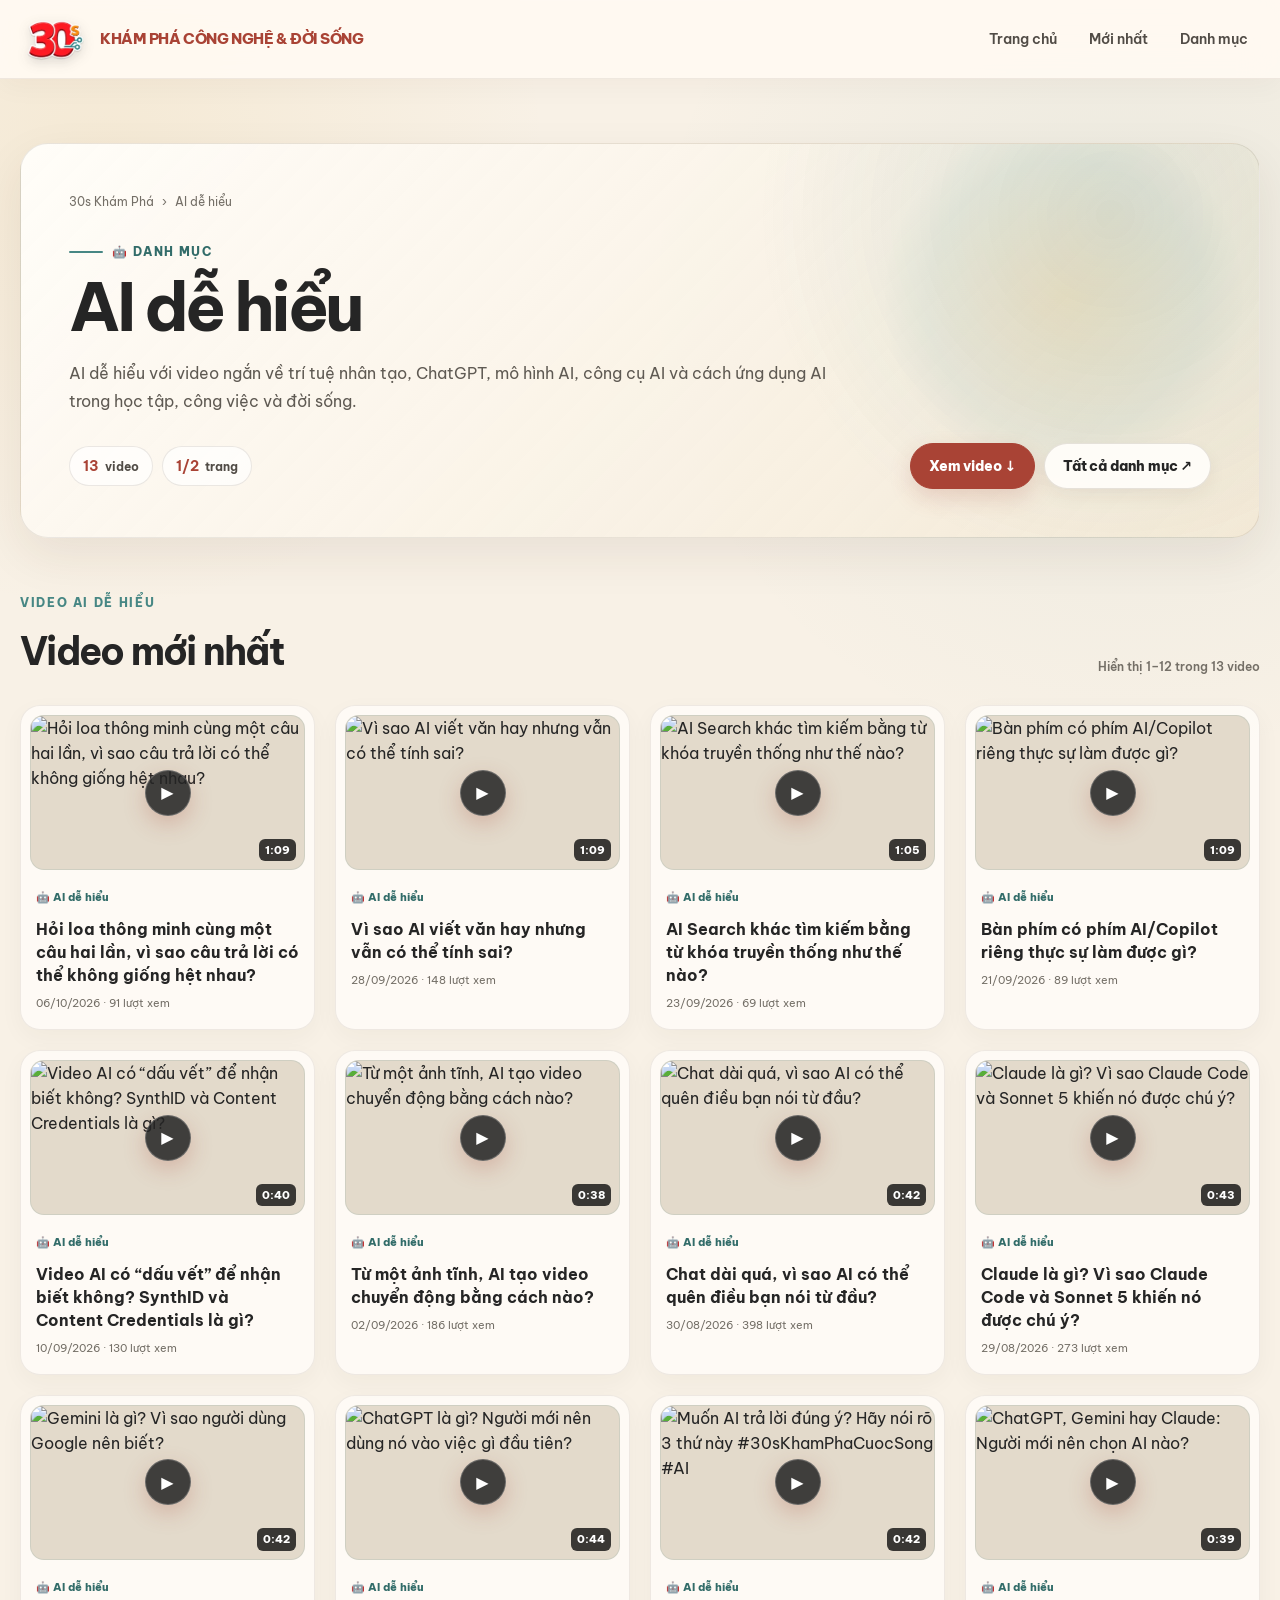
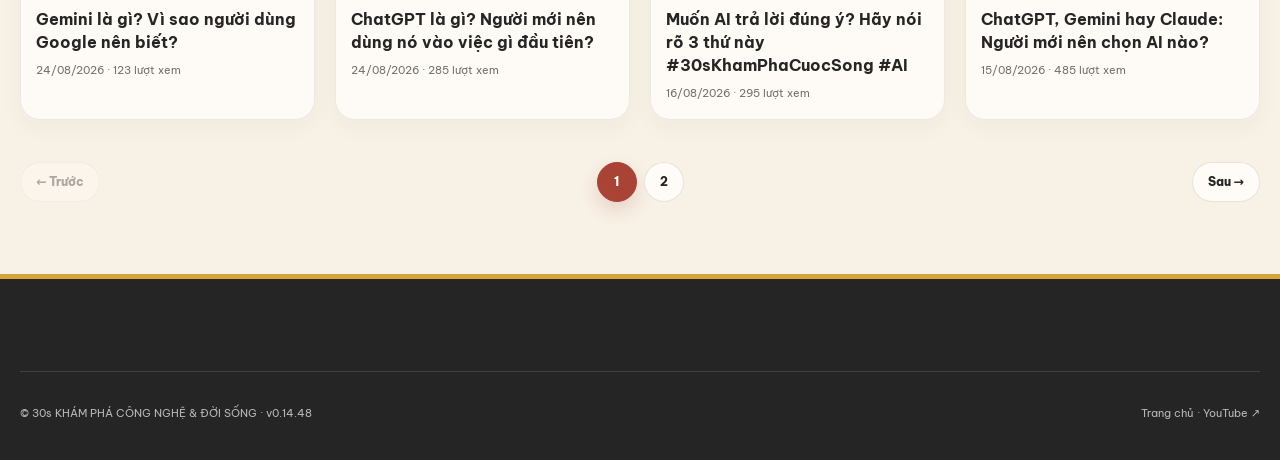
==== commit 852fefae: "Deploy 30s Khám Phá v0.14.48" ====
--- a/danh-muc/ai-de-hieu/index.html
+++ b/danh-muc/ai-de-hieu/index.html
@@ -149,7 +149,7 @@
     <div class="video-copy">
       <span class="video-category">🤖 AI dễ hiểu</span>
       <h2>ChatGPT là gì? Người mới nên dùng nó vào việc gì đầu tiên?</h2>
-      <div class="meta-row"><span>24/08/2026 · 284 lượt xem</span></div>
+      <div class="meta-row"><span>24/08/2026 · 285 lượt xem</span></div>
     </div>
   </a>
 <a class="video-card category-page-card" href="https://www.youtube.com/watch?v=mYnXIiFrL_4" target="_blank" rel="noopener" data-video-id="mYnXIiFrL_4" data-video-title="Muốn AI trả lời đúng ý? Hãy nói rõ 3 thứ này #30sKhamPhaCuocSong #AI" data-video-category="🤖 AI dễ hiểu" data-video-url="https://www.youtube.com/watch?v=mYnXIiFrL_4">
@@ -165,7 +165,7 @@
     <div class="video-copy">
       <span class="video-category">🤖 AI dễ hiểu</span>
       <h2>ChatGPT, Gemini hay Claude: Người mới nên chọn AI nào?</h2>
-      <div class="meta-row"><span>15/08/2026 · 483 lượt xem</span></div>
+      <div class="meta-row"><span>15/08/2026 · 485 lượt xem</span></div>
     </div>
   </a></div>
       <nav class="category-pagination" aria-label="Phân trang">
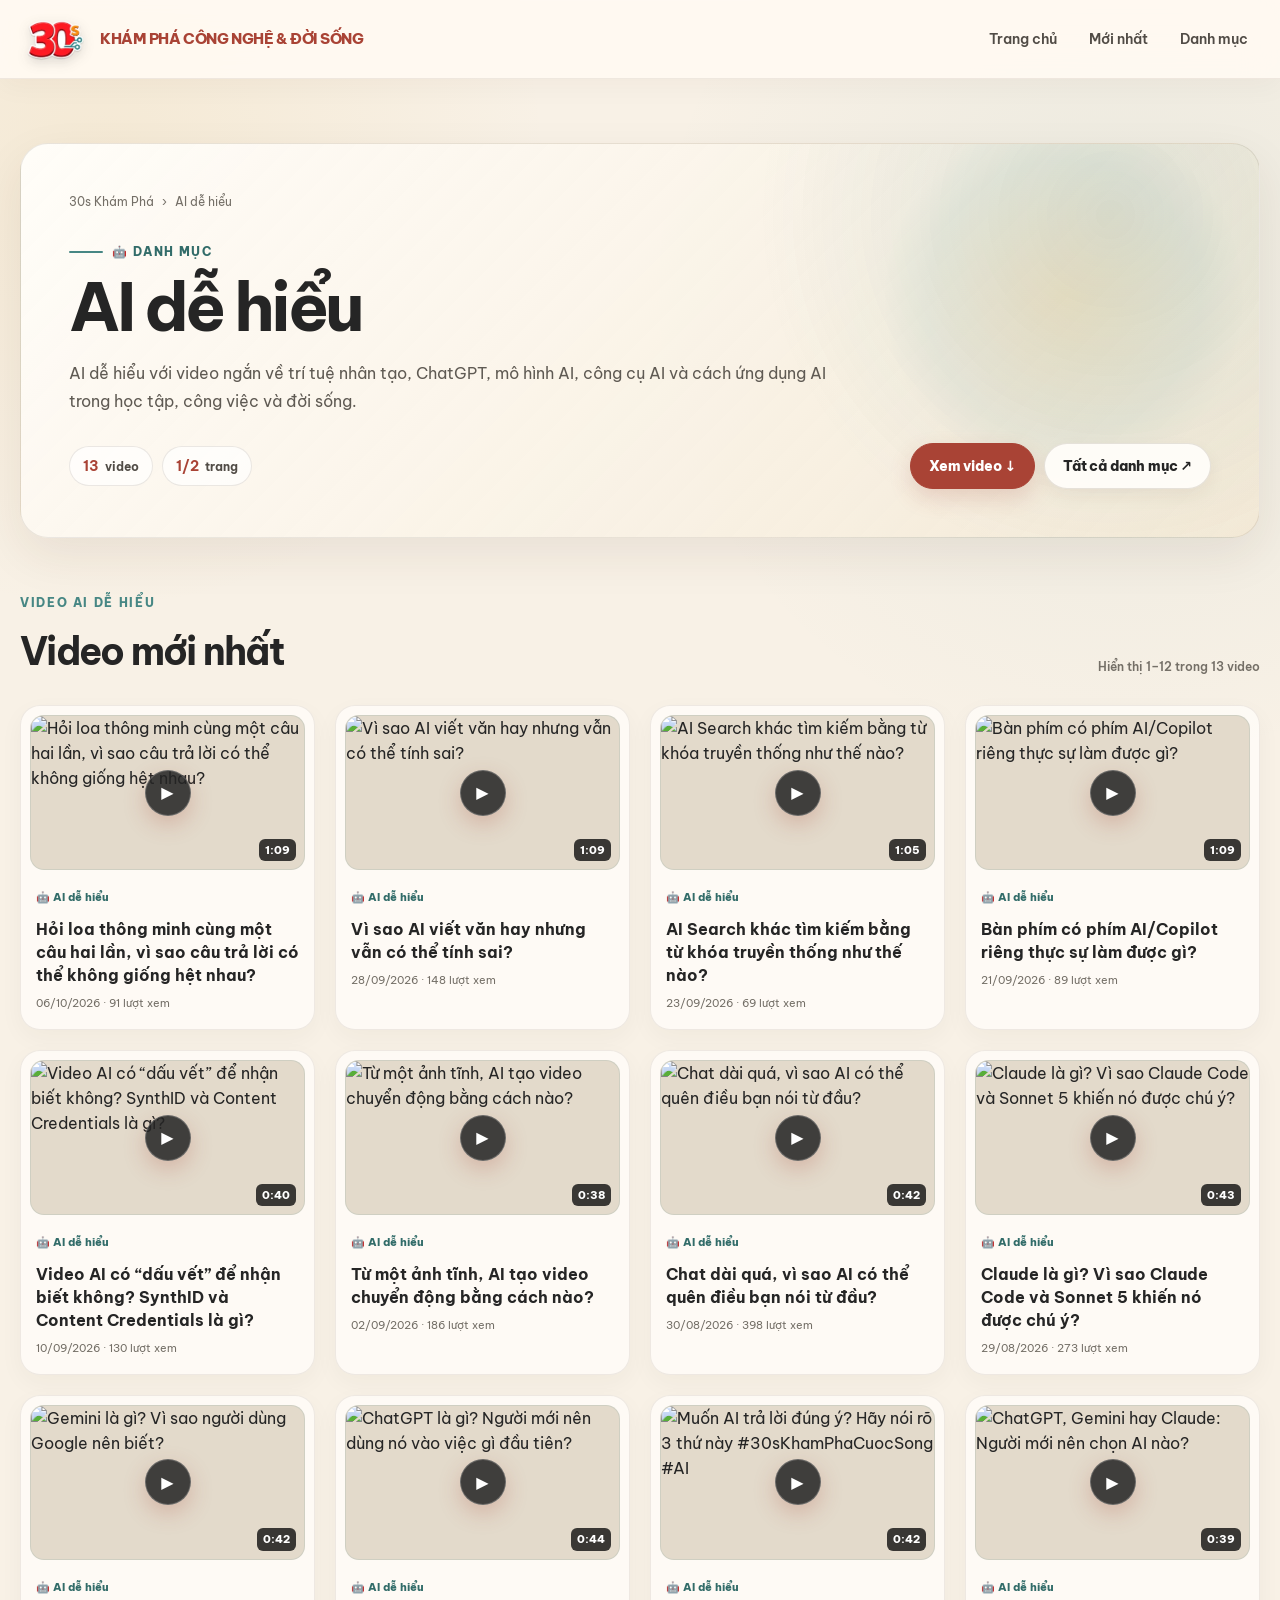
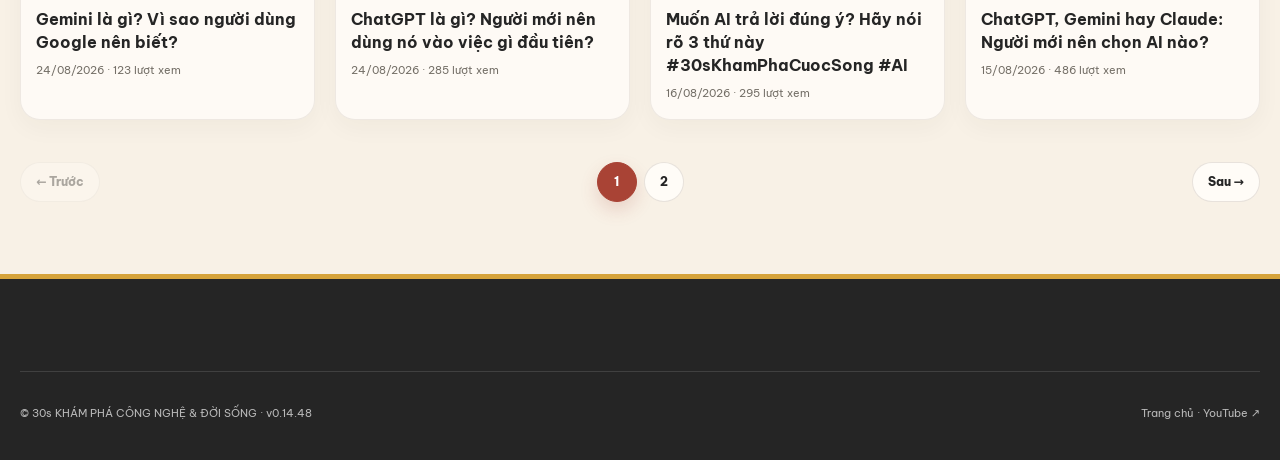
==== commit c5c71128: "Deploy 30s Khám Phá v0.14.48" ====
--- a/danh-muc/ai-de-hieu/index.html
+++ b/danh-muc/ai-de-hieu/index.html
@@ -165,7 +165,7 @@
     <div class="video-copy">
       <span class="video-category">🤖 AI dễ hiểu</span>
       <h2>ChatGPT, Gemini hay Claude: Người mới nên chọn AI nào?</h2>
-      <div class="meta-row"><span>15/08/2026 · 485 lượt xem</span></div>
+      <div class="meta-row"><span>15/08/2026 · 486 lượt xem</span></div>
     </div>
   </a></div>
       <nav class="category-pagination" aria-label="Phân trang">
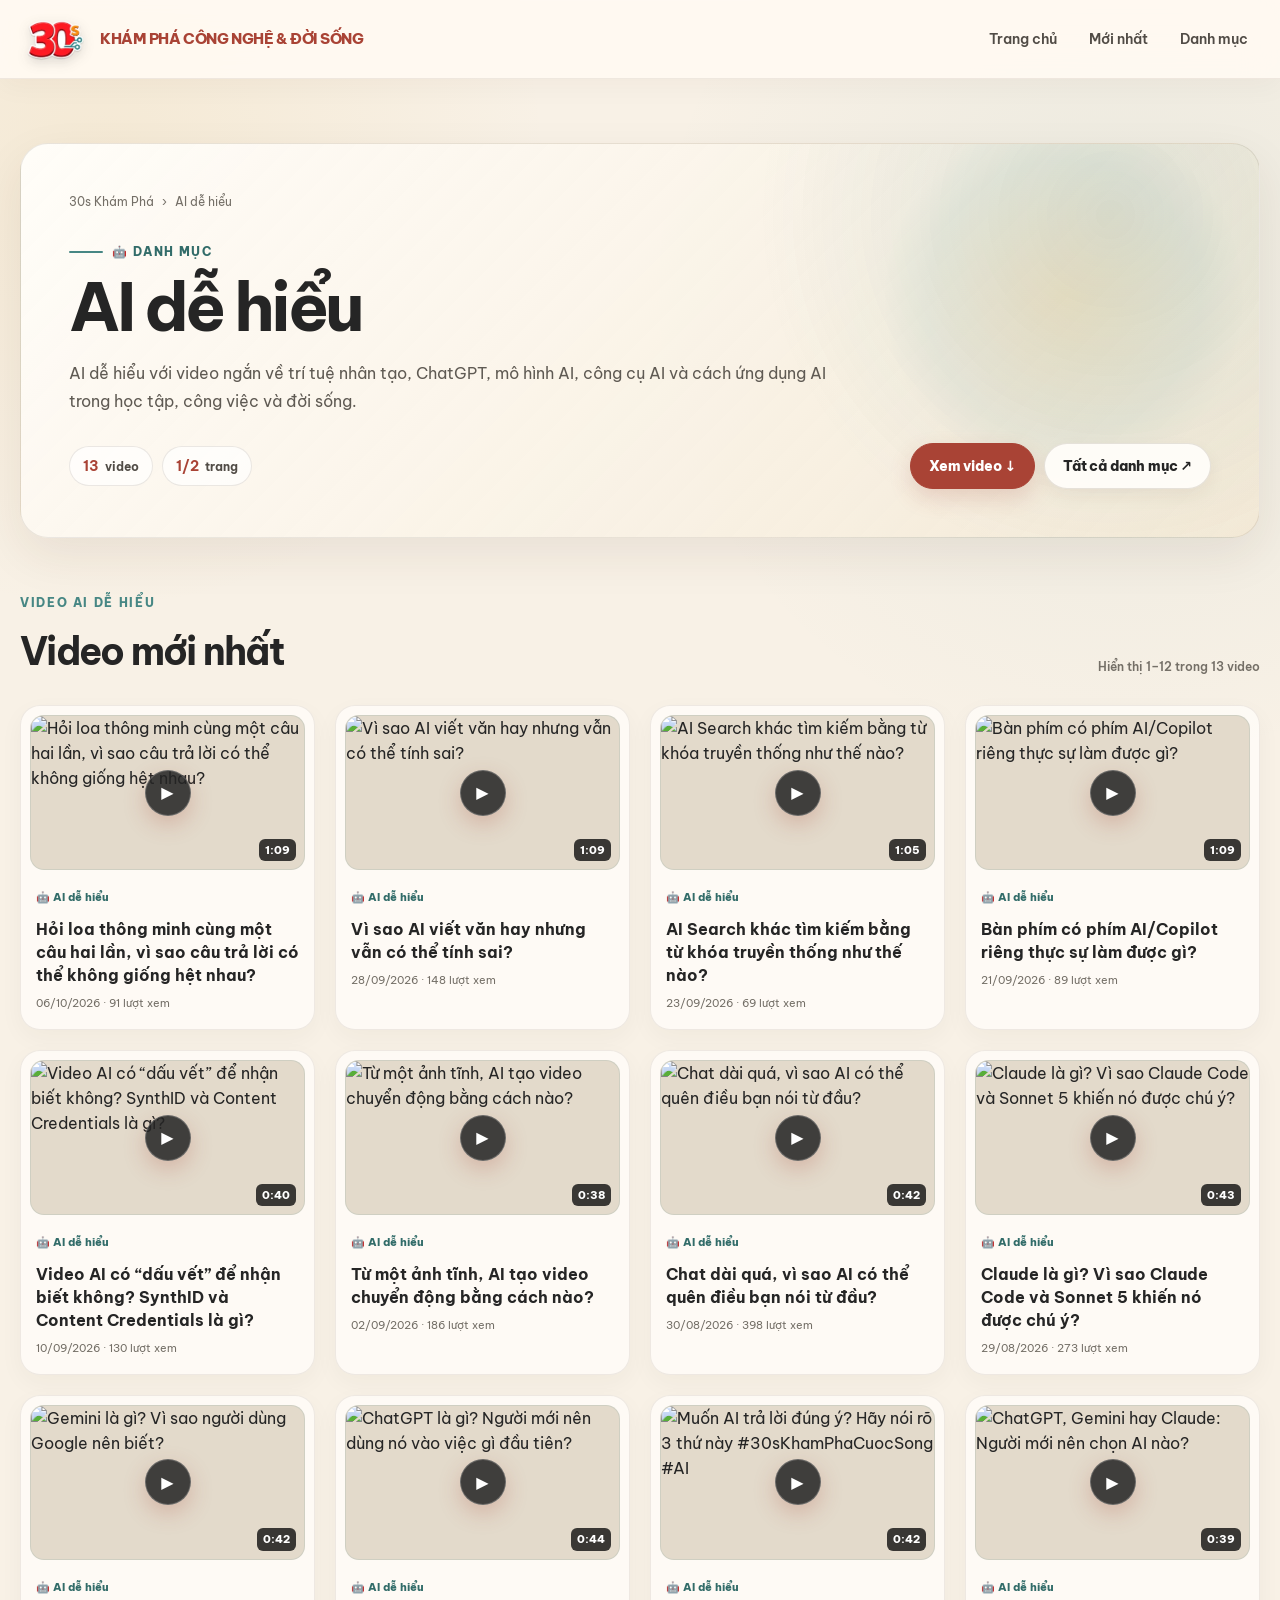
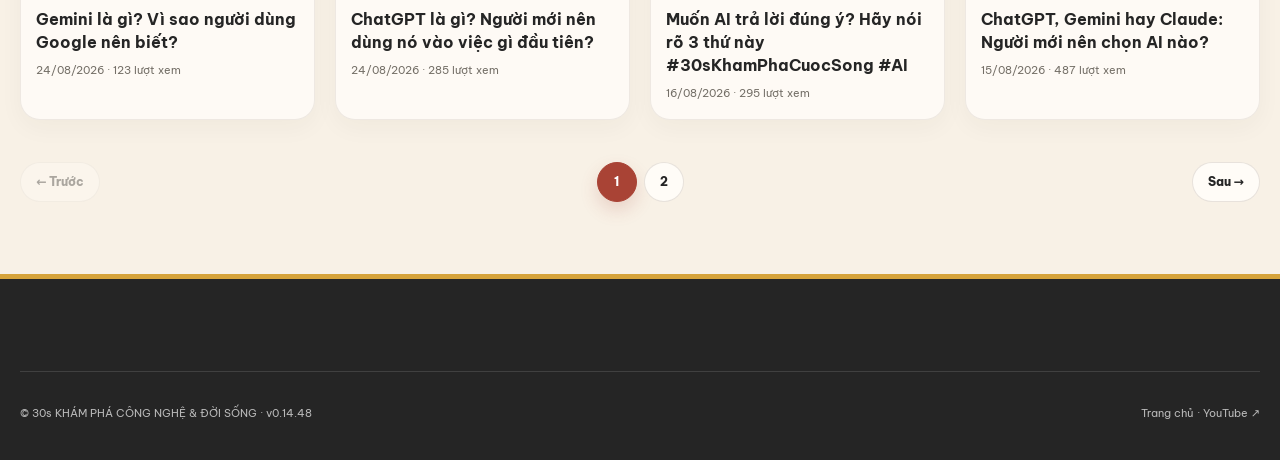
==== commit 5d4c84e4: "Deploy 30s Khám Phá v0.14.48" ====
--- a/danh-muc/ai-de-hieu/index.html
+++ b/danh-muc/ai-de-hieu/index.html
@@ -165,7 +165,7 @@
     <div class="video-copy">
       <span class="video-category">🤖 AI dễ hiểu</span>
       <h2>ChatGPT, Gemini hay Claude: Người mới nên chọn AI nào?</h2>
-      <div class="meta-row"><span>15/08/2026 · 486 lượt xem</span></div>
+      <div class="meta-row"><span>15/08/2026 · 487 lượt xem</span></div>
     </div>
   </a></div>
       <nav class="category-pagination" aria-label="Phân trang">
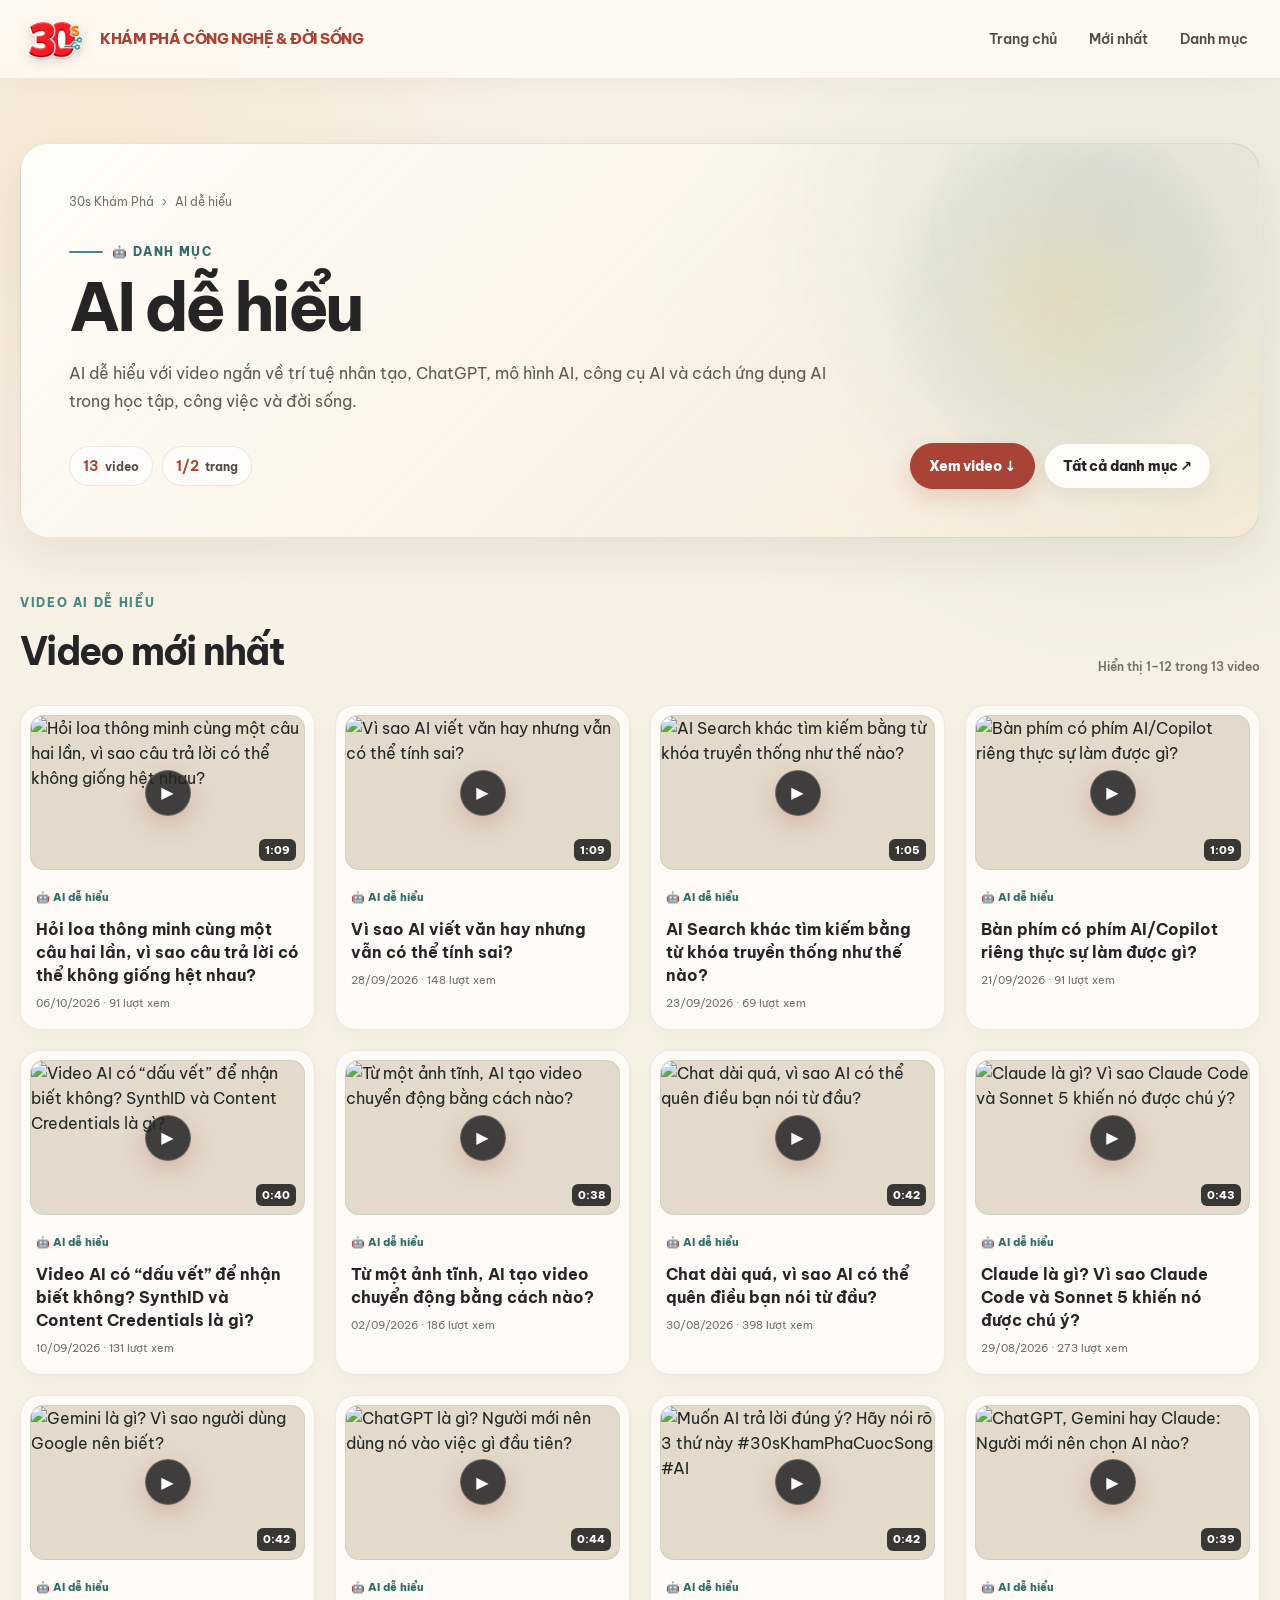
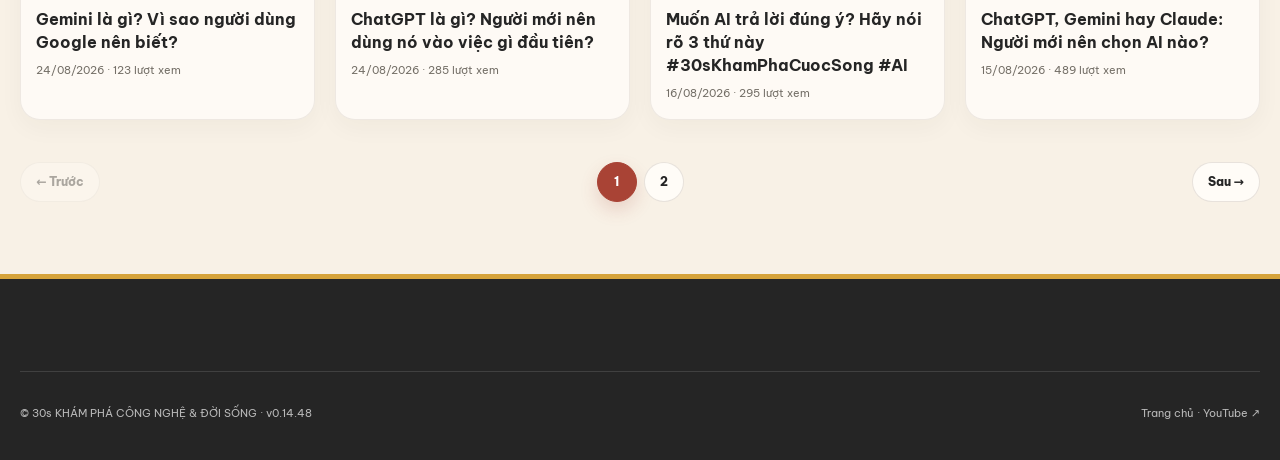
==== commit 49cd924f: "Deploy 30s Khám Phá v0.14.48" ====
--- a/danh-muc/ai-de-hieu/index.html
+++ b/danh-muc/ai-de-hieu/index.html
@@ -101,7 +101,7 @@
     <div class="video-copy">
       <span class="video-category">🤖 AI dễ hiểu</span>
       <h2>Bàn phím có phím AI/Copilot riêng thực sự làm được gì?</h2>
-      <div class="meta-row"><span>21/09/2026 · 89 lượt xem</span></div>
+      <div class="meta-row"><span>21/09/2026 · 91 lượt xem</span></div>
     </div>
   </a>
 <a class="video-card category-page-card" href="https://www.youtube.com/watch?v=9vDjInvS2h4" target="_blank" rel="noopener" data-video-id="9vDjInvS2h4" data-video-title="Video AI có “dấu vết” để nhận biết không? SynthID và Content Credentials là gì?" data-video-category="🤖 AI dễ hiểu" data-video-url="https://www.youtube.com/watch?v=9vDjInvS2h4">
@@ -109,7 +109,7 @@
     <div class="video-copy">
       <span class="video-category">🤖 AI dễ hiểu</span>
       <h2>Video AI có “dấu vết” để nhận biết không? SynthID và Content Credentials là gì?</h2>
-      <div class="meta-row"><span>10/09/2026 · 130 lượt xem</span></div>
+      <div class="meta-row"><span>10/09/2026 · 131 lượt xem</span></div>
     </div>
   </a>
 <a class="video-card category-page-card" href="https://www.youtube.com/watch?v=qTlBlIJ044g" target="_blank" rel="noopener" data-video-id="qTlBlIJ044g" data-video-title="Từ một ảnh tĩnh, AI tạo video chuyển động bằng cách nào?" data-video-category="🤖 AI dễ hiểu" data-video-url="https://www.youtube.com/watch?v=qTlBlIJ044g">
@@ -165,7 +165,7 @@
     <div class="video-copy">
       <span class="video-category">🤖 AI dễ hiểu</span>
       <h2>ChatGPT, Gemini hay Claude: Người mới nên chọn AI nào?</h2>
-      <div class="meta-row"><span>15/08/2026 · 487 lượt xem</span></div>
+      <div class="meta-row"><span>15/08/2026 · 489 lượt xem</span></div>
     </div>
   </a></div>
       <nav class="category-pagination" aria-label="Phân trang">
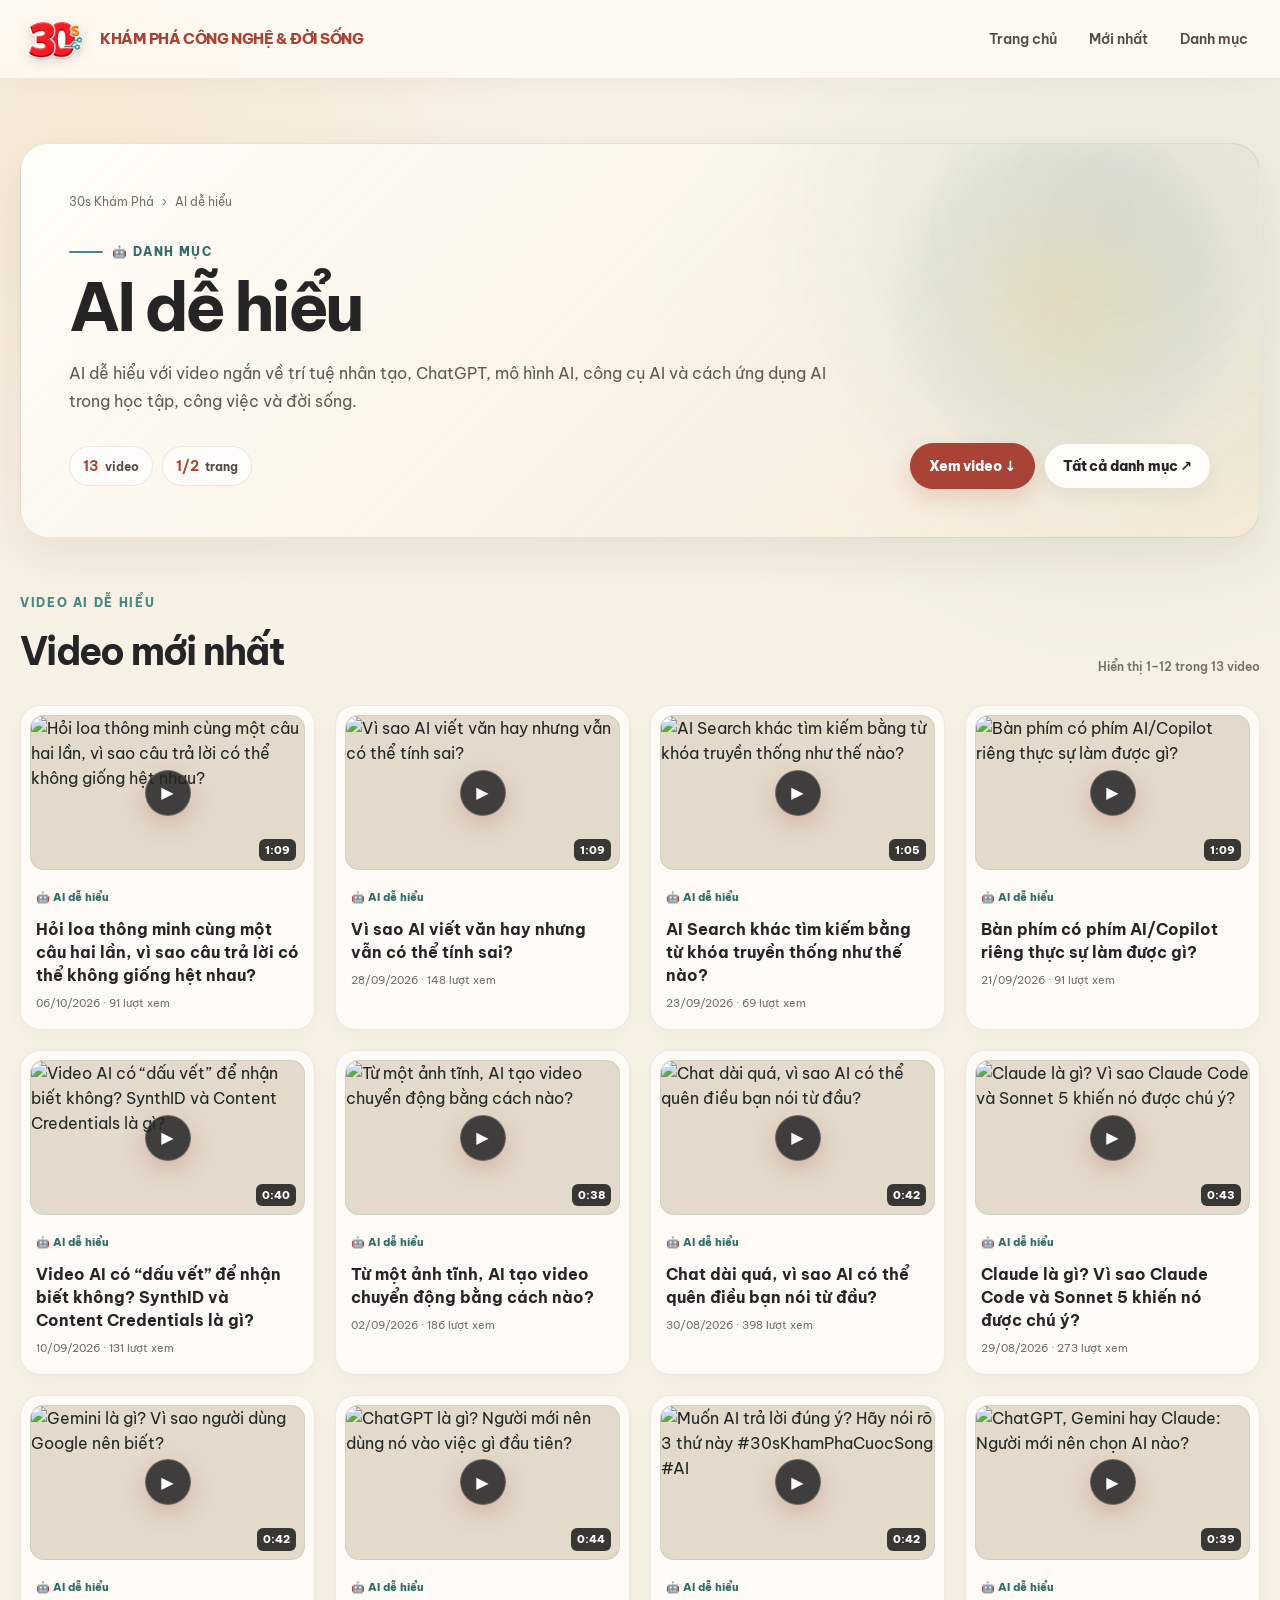
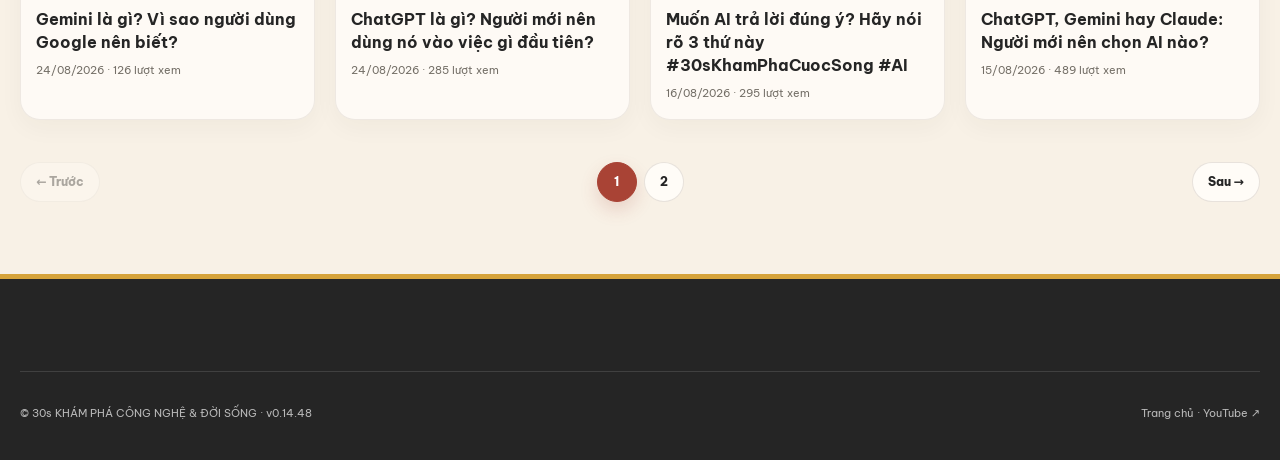
==== commit 4955a846: "Deploy 30s Khám Phá v0.14.48" ====
--- a/danh-muc/ai-de-hieu/index.html
+++ b/danh-muc/ai-de-hieu/index.html
@@ -141,7 +141,7 @@
     <div class="video-copy">
       <span class="video-category">🤖 AI dễ hiểu</span>
       <h2>Gemini là gì? Vì sao người dùng Google nên biết?</h2>
-      <div class="meta-row"><span>24/08/2026 · 123 lượt xem</span></div>
+      <div class="meta-row"><span>24/08/2026 · 126 lượt xem</span></div>
     </div>
   </a>
 <a class="video-card category-page-card" href="https://www.youtube.com/watch?v=FzAFh0Wu7OI" target="_blank" rel="noopener" data-video-id="FzAFh0Wu7OI" data-video-title="ChatGPT là gì? Người mới nên dùng nó vào việc gì đầu tiên?" data-video-category="🤖 AI dễ hiểu" data-video-url="https://www.youtube.com/watch?v=FzAFh0Wu7OI">
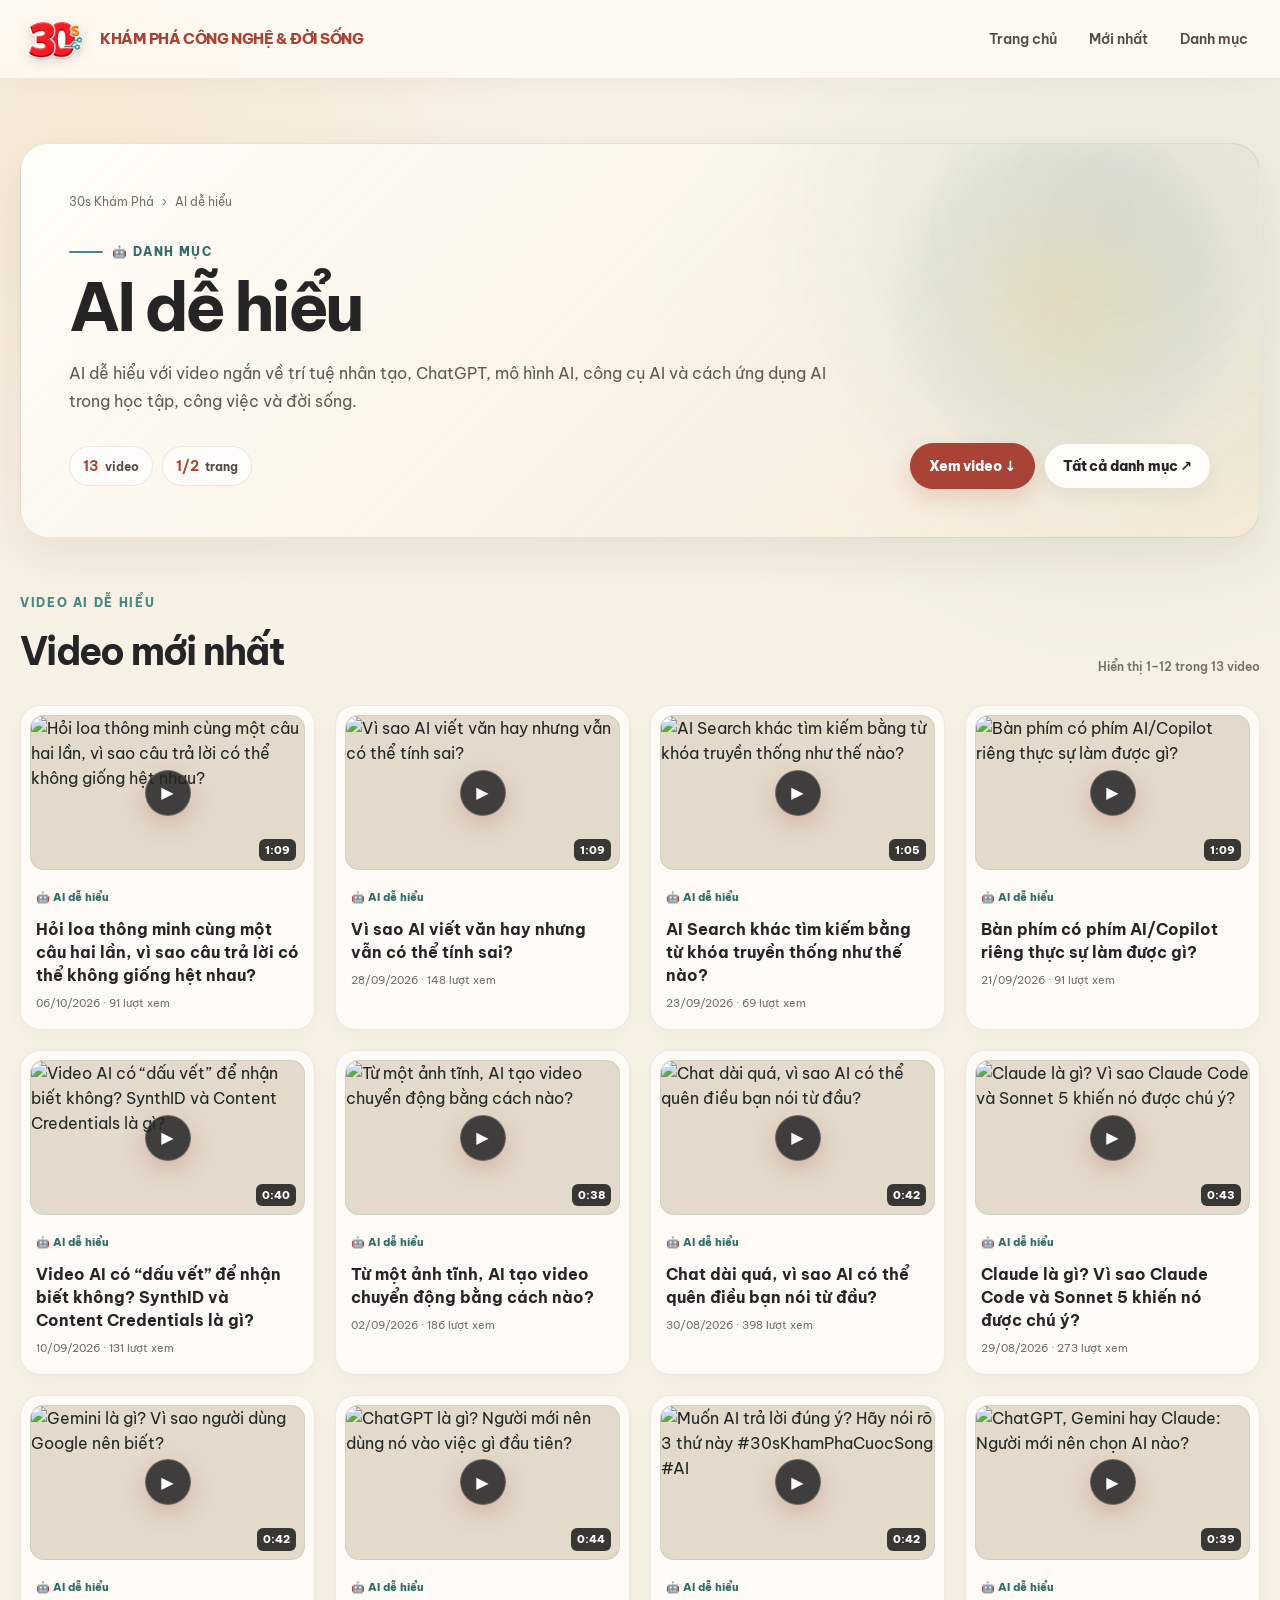
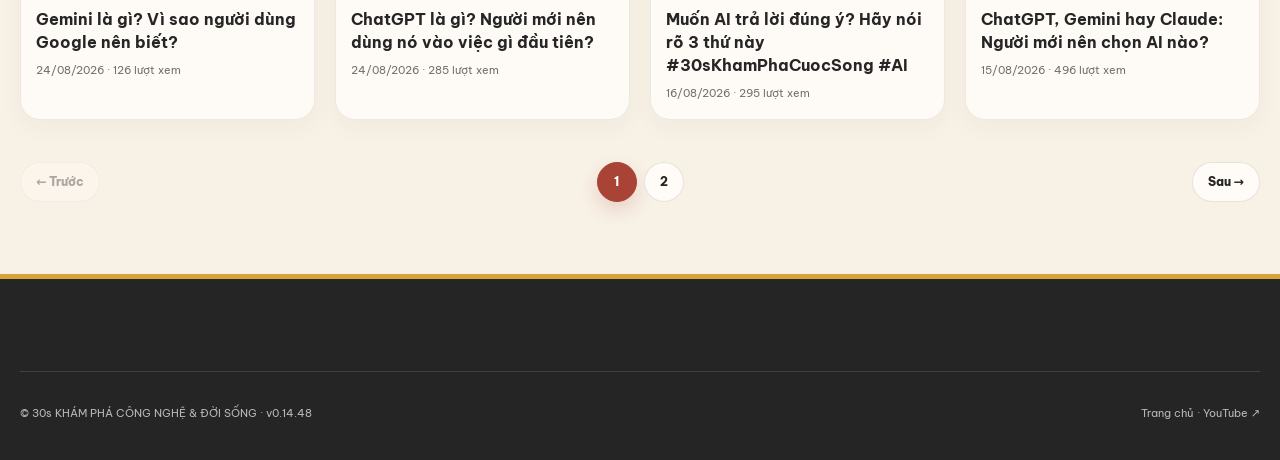
==== commit 168d429f: "Deploy 30s Khám Phá v0.14.48" ====
--- a/danh-muc/ai-de-hieu/index.html
+++ b/danh-muc/ai-de-hieu/index.html
@@ -165,7 +165,7 @@
     <div class="video-copy">
       <span class="video-category">🤖 AI dễ hiểu</span>
       <h2>ChatGPT, Gemini hay Claude: Người mới nên chọn AI nào?</h2>
-      <div class="meta-row"><span>15/08/2026 · 489 lượt xem</span></div>
+      <div class="meta-row"><span>15/08/2026 · 496 lượt xem</span></div>
     </div>
   </a></div>
       <nav class="category-pagination" aria-label="Phân trang">
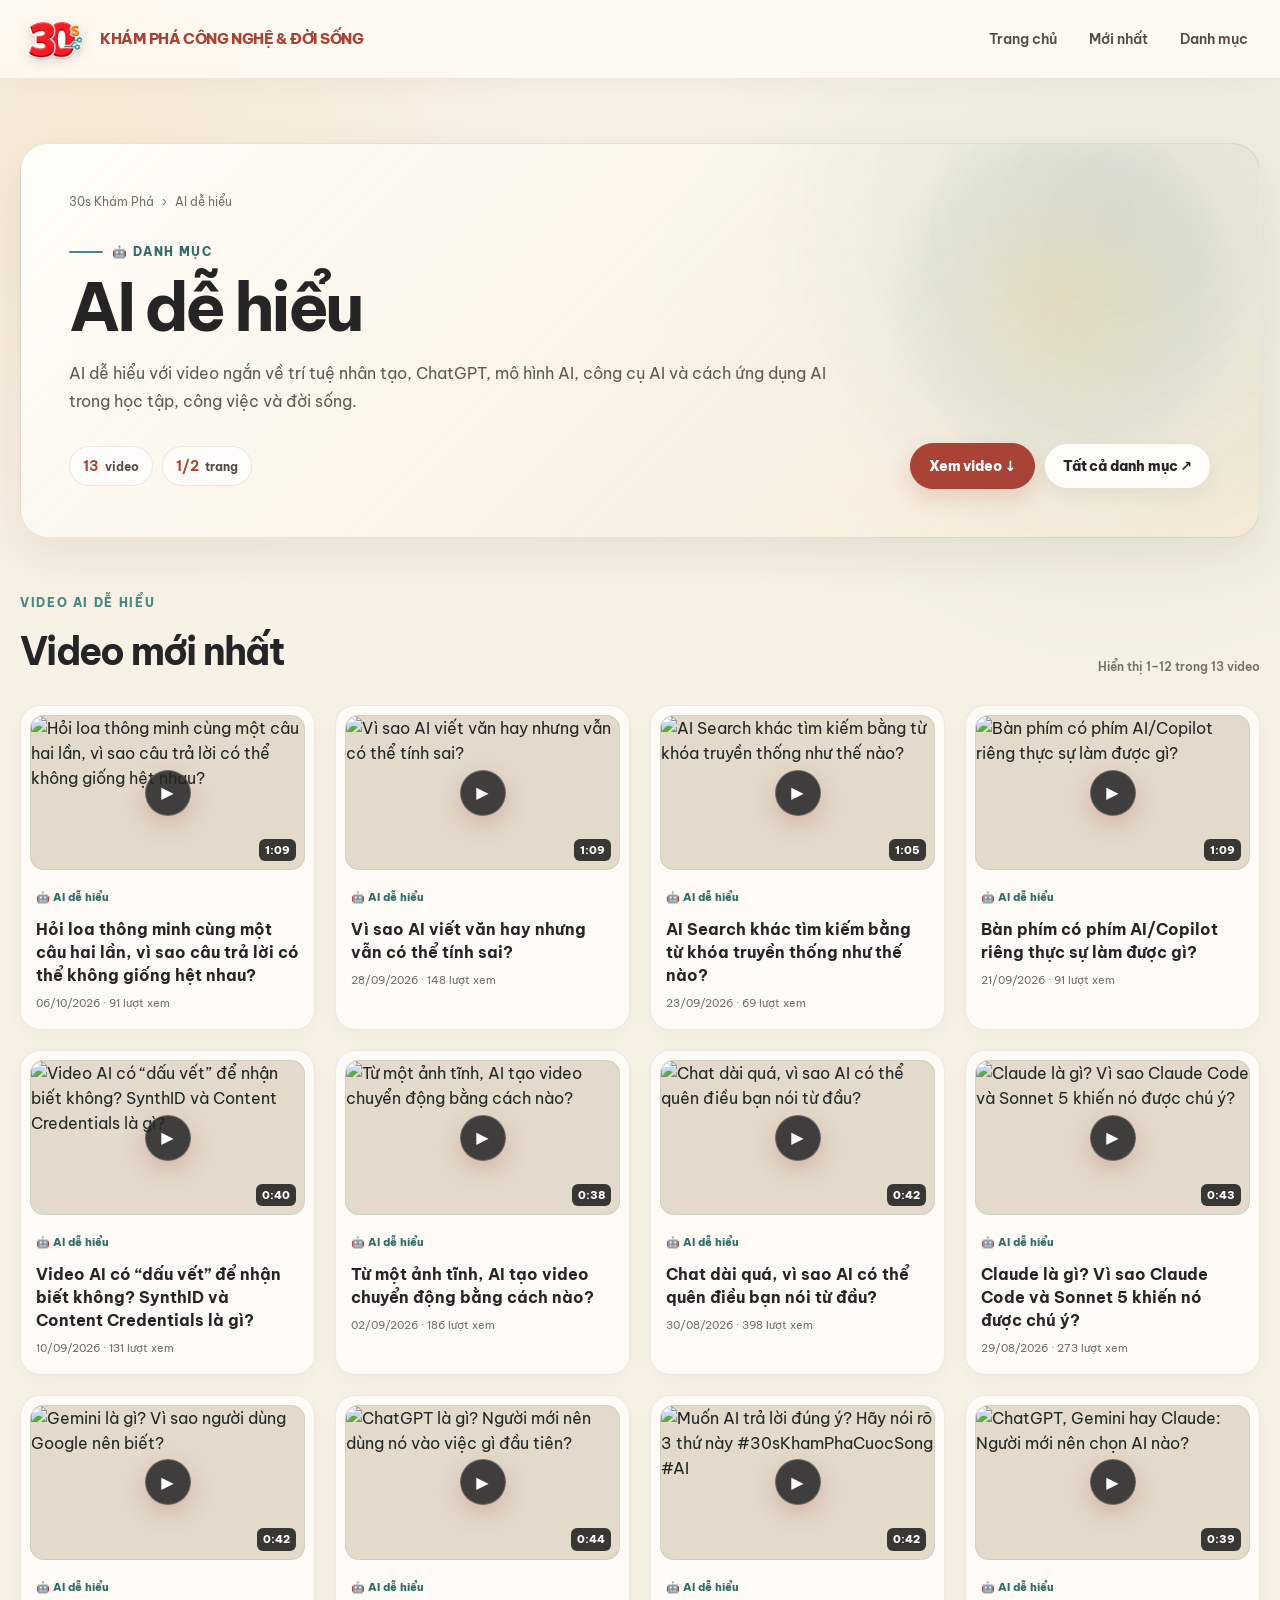
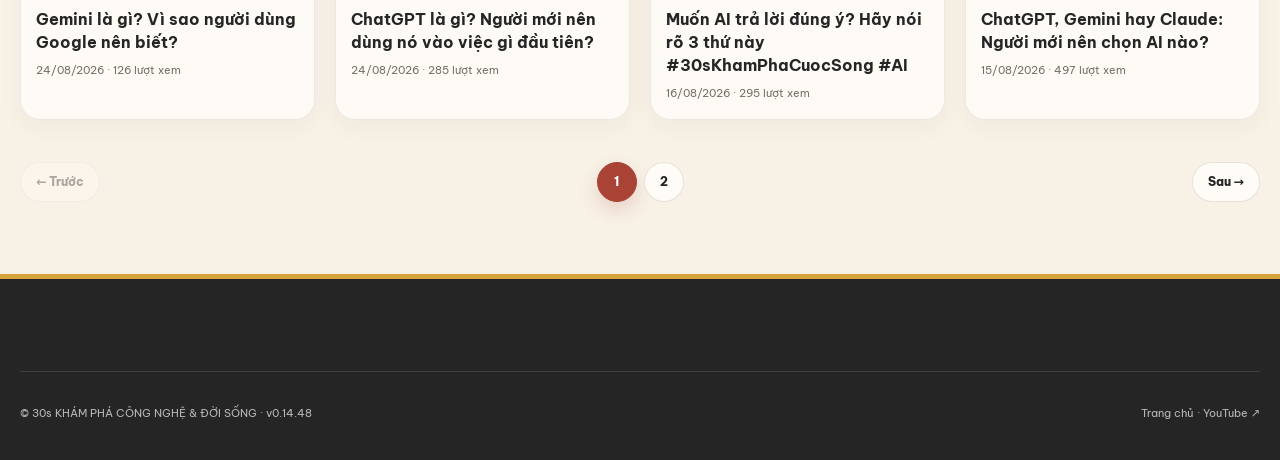
==== commit 7549c36c: "Deploy 30s Khám Phá v0.14.48" ====
--- a/danh-muc/ai-de-hieu/index.html
+++ b/danh-muc/ai-de-hieu/index.html
@@ -165,7 +165,7 @@
     <div class="video-copy">
       <span class="video-category">🤖 AI dễ hiểu</span>
       <h2>ChatGPT, Gemini hay Claude: Người mới nên chọn AI nào?</h2>
-      <div class="meta-row"><span>15/08/2026 · 496 lượt xem</span></div>
+      <div class="meta-row"><span>15/08/2026 · 497 lượt xem</span></div>
     </div>
   </a></div>
       <nav class="category-pagination" aria-label="Phân trang">
